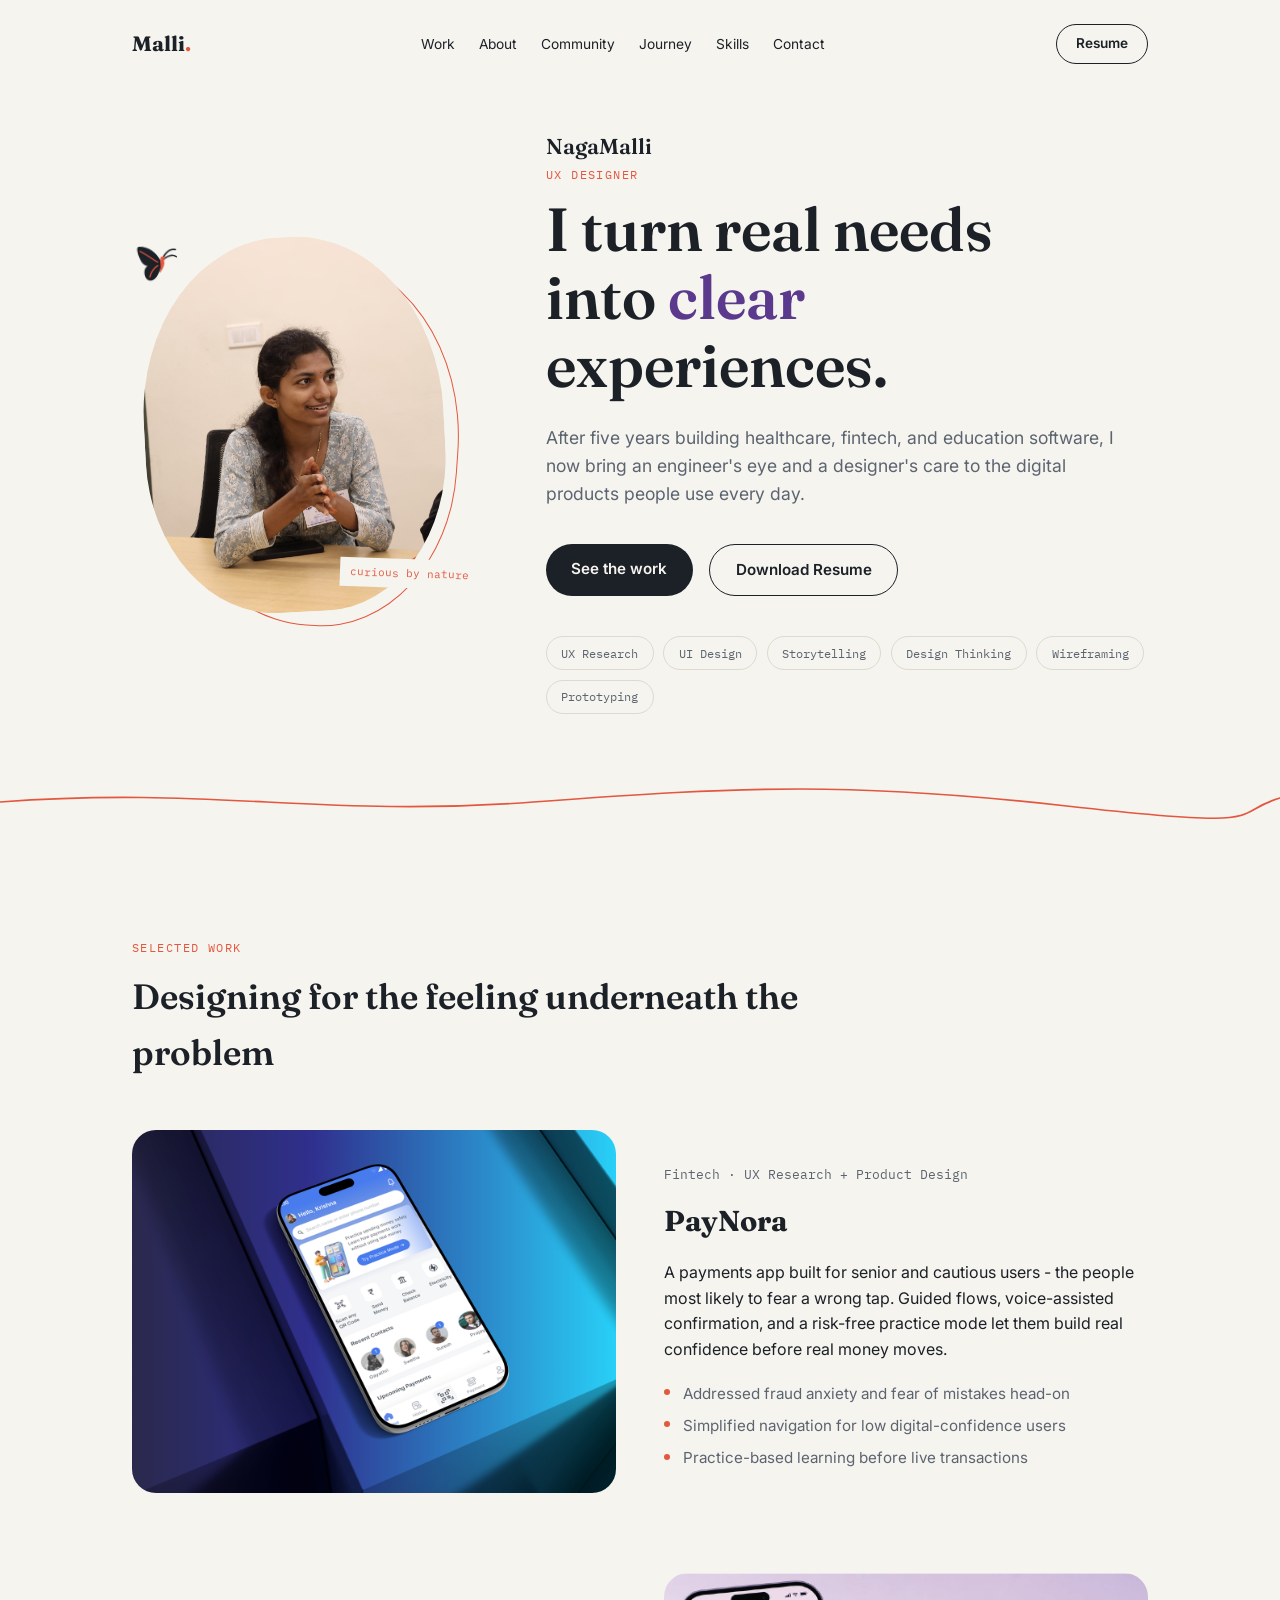
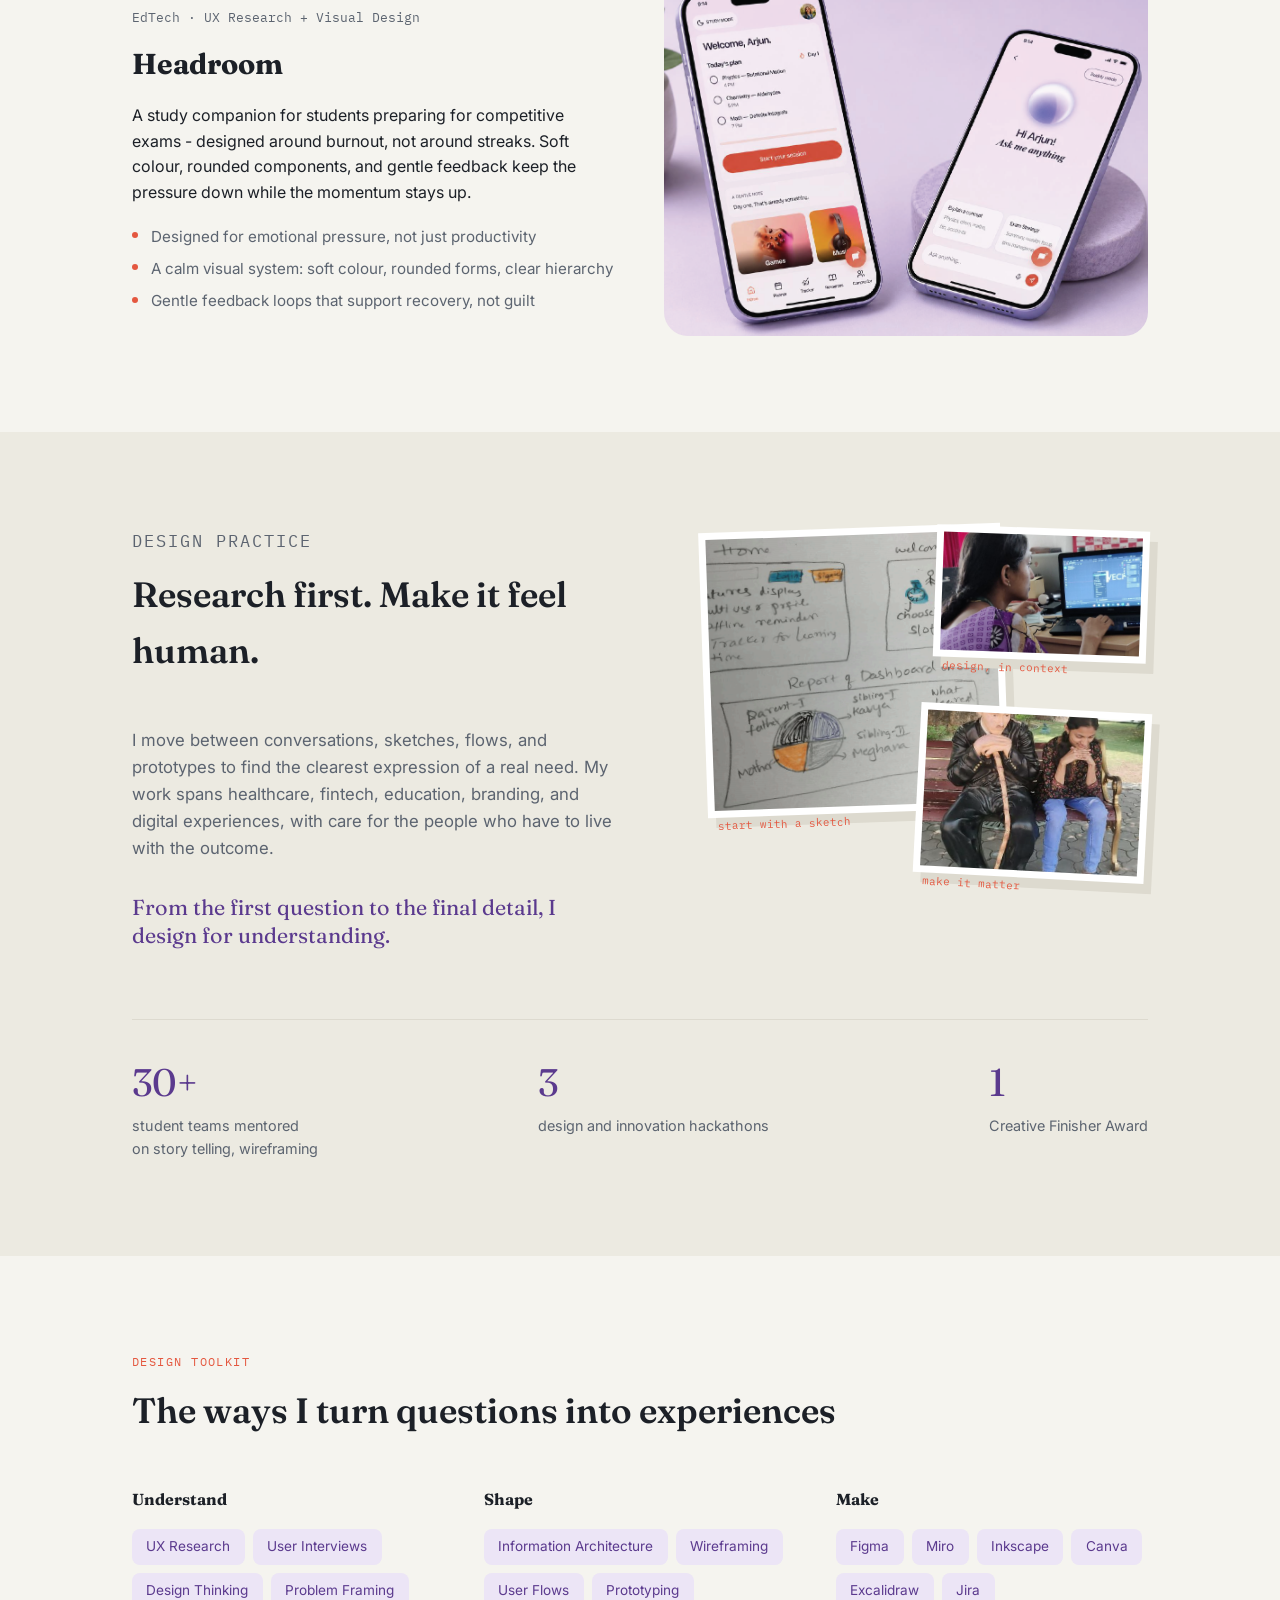
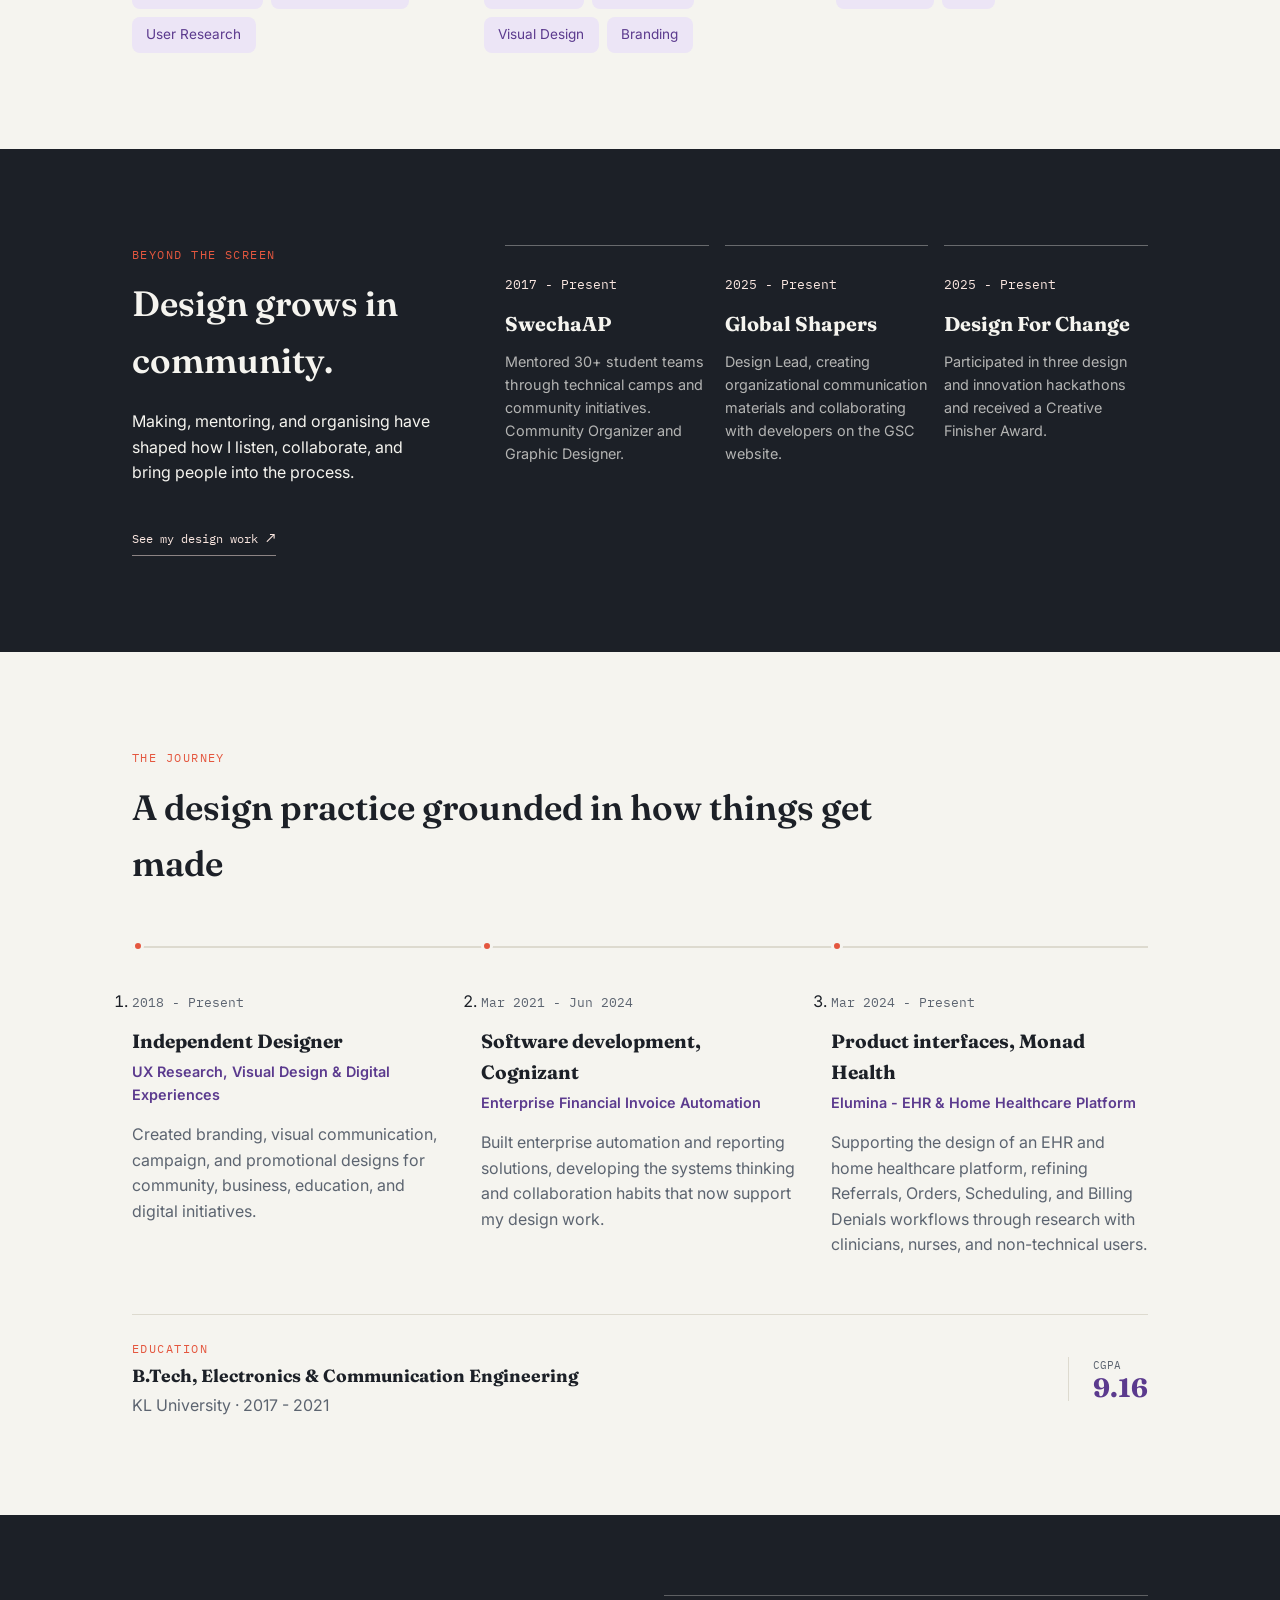
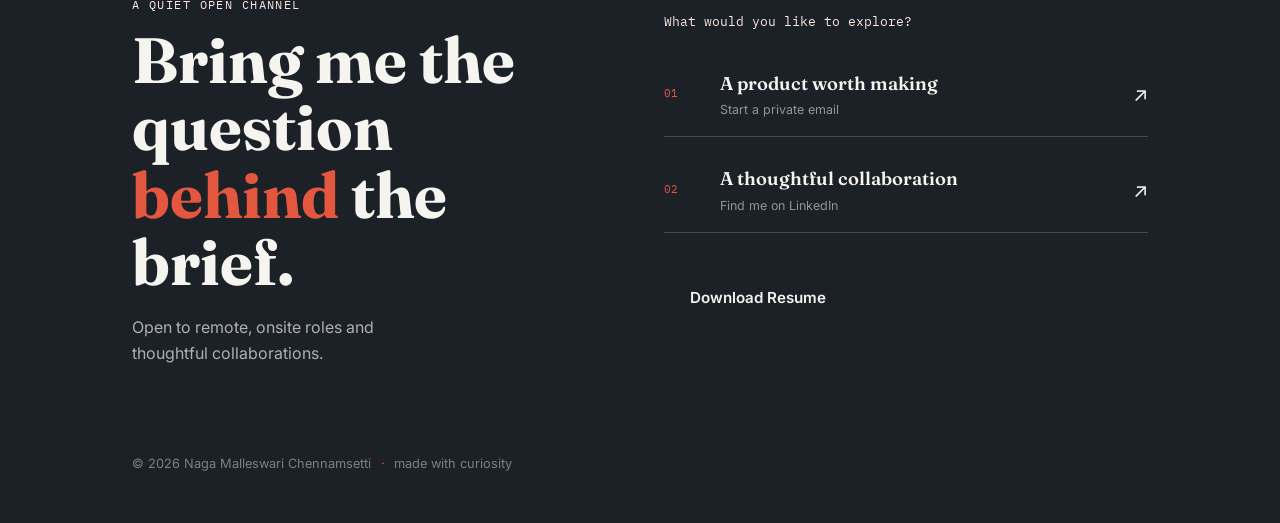
==== index.html @ 0642e29f "v0" ====
<!DOCTYPE html>
<html lang="en">
<head>
<meta charset="UTF-8">
<meta name="viewport" content="width=device-width, initial-scale=1.0">
<title>Malli - UX Designer</title>
<meta name="description" content="Portfolio of Naga Malli (Malli) Chennamsetti, UX Designer transitioning from software engineering.">

<!-- Fonts: Fraunces for headings (warm, characterful serif), Inter for body, IBM Plex Mono for labels/data -->
<link rel="preconnect" href="https://fonts.googleapis.com">
<link href="https://fonts.googleapis.com/css2?family=Fraunces:opsz,wght@9..144,400;9..144,600;9..144,700&family=Inter:wght@400;500;600&family=IBM+Plex+Mono:wght@500&display=swap" rel="stylesheet">

<link rel="stylesheet" href="style.css">
</head>
<body>

<!-- ============ NAV ============ -->
<header class="nav">
  <a href="#top" class="nav__logo">Malli<span>.</span></a>
  <nav class="nav__links">
    <a href="#work">Work</a>
    <a href="#about">About</a>
    <a href="#leadership">Community</a>
    <a href="#experience">Journey</a>
    <a href="#skills">Skills</a>
    <a href="#contact">Contact</a>
  </nav>
  <a href="assets/NagaMalli.pdf" class="btn btn--ghost nav__resume" download>Resume</a>
</header>

<main id="top">

  <!-- ============ HERO ============ -->
  <section class="hero">
    <div class="hero__portrait-wrap">
      <img class="hero__portrait" src="assets/myphoto.jpg" alt="Naga Malleswari smiling at a community event">
      <span class="hero__portrait-note">curious by nature</span>
      <div class="butterfly-flight" aria-hidden="true">
        <svg class="mini-butterfly" viewBox="0 0 64 58" role="presentation">
          <path class="mini-butterfly__antenna" d="M42 22C48 12 55 8 62 10M43 24C52 18 59 18 63 21" />
          <path class="mini-butterfly__upper-wing" d="M39 26C32 12 20 2 6 3C2 4 4 15 9 25C14 35 23 35 39 31Z" />
          <path class="mini-butterfly__lower-wing" d="M39 31C25 27 13 32 13 43C13 52 19 57 25 55C32 53 36 42 41 32Z" />
          <path class="mini-butterfly__wing-detail" d="M34 28C25 22 17 15 8 10M34 33C27 37 23 43 21 50" />
          <path class="mini-butterfly__body" d="M40 23C43 24 45 27 44 31C43 37 39 42 36 45C38 38 39 32 38 27Z" />
          <circle class="mini-butterfly__head" cx="42" cy="23" r="3.5" />
        </svg>
      </div>
    </div>
    <div class="hero__copy">
      <p class="hero__name">NagaMalli</p>
      <p class="eyebrow">UX Designer</p>
      <h1 class="hero__title">I turn real needs<br>into <em>clear</em> experiences.</h1>
      <p class="hero__sub">
        After five years building healthcare, fintech, and education software, I now
        bring an engineer's eye and a designer's care to the digital products people use every day.
      </p>
      <div class="hero__actions">
        <a href="#work" class="btn btn--primary">See the work</a>
        <a href="assets/NagaMalli.pdf" class="btn btn--ghost" download>Download Resume</a>
      </div>
      <ul class="hero__tags">
        <li>UX Research</li><li>UI Design</li><li>Storytelling</li>
        <li>Design Thinking</li><li>Wireframing</li><li>Prototyping</li>
      </ul>
    </div>
  </section>

  <!-- signature divider: a hand-drawn thread connecting "code" to "design" -->
  <svg class="thread" viewBox="0 0 1200 60" preserveAspectRatio="none" aria-hidden="true">
    <path d="M0,30 C 200,10 300,50 500,30 S 800,5 1000,35 S 1150,45 1200,25" />
  </svg>

  <!-- ============ FEATURED PROJECTS ============ -->
  <section id="work" class="section">
    <p class="eyebrow">Selected work</p>
    <h2 class="section__title">Designing for the feeling underneath the problem</h2>

    <div class="projects">

      <article class="project">
        <div class="project__visual project__visual--paynora">
          <img class="project__image" src="assets/Paynora.png" alt="PayNora payments app interface displayed on a smartphone" loading="lazy" decoding="async">
        </div>
        <div class="project__body">
          <p class="mono">Fintech · UX Research + Product Design</p>
          <h3>PayNora</h3>
          <p>
            A payments app built for senior and cautious users - the people
            most likely to fear a wrong tap. Guided flows, voice-assisted
            confirmation, and a risk-free practice mode let them build real
            confidence before real money moves.
          </p>
          <ul class="project__points">
            <li>Addressed fraud anxiety and fear of mistakes head-on</li>
            <li>Simplified navigation for low digital-confidence users</li>
            <li>Practice-based learning before live transactions</li>
          </ul>
        </div>
      </article>

      <article class="project project--reverse">
        <div class="project__visual project__visual--headroom">
          <img class="project__image" src="assets/headroom.png" alt="Headroom study companion app interface displayed on smartphones" loading="lazy" decoding="async">
        </div>
        <div class="project__body">
          <p class="mono">EdTech · UX Research + Visual Design</p>
          <h3>Headroom</h3>
          <p>
            A study companion for students preparing for competitive exams -
            designed around burnout, not around streaks. Soft colour, rounded
            components, and gentle feedback keep the pressure down while the
            momentum stays up.
          </p>
          <ul class="project__points">
            <li>Designed for emotional pressure, not just productivity</li>
            <li>A calm visual system: soft colour, rounded forms, clear hierarchy</li>
            <li>Gentle feedback loops that support recovery, not guilt</li>
          </ul>
        </div>
      </article>

    </div>
  </section>

  <!-- ============ ABOUT ============ -->
  <section id="about" class="section section--about">
    <div class="about">
      <div class="about__text">
        <p class="eyebrow">Design practice</p>
        <h2 class="section__title">Research first. Make it feel human.</h2>
        <p>
          I move between conversations, sketches, flows, and prototypes to find
          the clearest expression of a real need. My work spans healthcare,
          fintech, education, branding, and digital experiences, with care for
          the people who have to live with the outcome.
        </p>
        <p class="about__aside">From the first question to the final detail, I design for understanding.</p>
      </div>
      <div class="about__visual about__visual--collage" aria-label="A glimpse into Malli's design process">
        <figure class="about__tile about__tile--sketch">
          <img src="assets/paper_sketch.png" alt="Hand-drawn interface sketches on paper" loading="lazy" decoding="async">
          <figcaption>start with a sketch</figcaption>
        </figure>
        <figure class="about__tile about__tile--laptop">
          <img src="assets/imagelaptop.png" alt="Design work being created on a laptop" loading="lazy" decoding="async">
          <figcaption>design, in context</figcaption>
        </figure>
        <figure class="about__tile about__tile--people">
          <img src="assets/replica.jpg" alt="A creative moment shared with collaborators" loading="lazy" decoding="async">
          <figcaption>make it matter</figcaption>
        </figure>
      </div>
      <div class="about__facts">
        <div class="fact">
          <p class="fact__num">30+</p>
          <p class="fact__label">student teams mentored <br>on story telling, wireframing</p>
        </div>
        <div class="fact">
          <p class="fact__num">3</p>
          <p class="fact__label">design and innovation hackathons</p>
        </div>
        <div class="fact">
          <p class="fact__num">1</p>
          <p class="fact__label">Creative Finisher Award</p>
        </div>
      </div>
    </div>
  </section>

  <!-- ============ SKILLS & TOOLS ============ -->
  <section id="skills" class="section">
    <p class="eyebrow">Design toolkit</p>
    <h2 class="section__title">The ways I turn questions into experiences</h2>

    <div class="skills">
      <div class="skills__group">
        <h3>Understand</h3>
        <ul class="chips">
          <li>UX Research</li><li>User Interviews</li><li>Design Thinking</li>
          <li>Problem Framing</li><li>User Research</li>
        </ul>
      </div>
      <div class="skills__group">
        <h3>Shape</h3>
        <ul class="chips">
          <li>Information Architecture</li><li>Wireframing</li><li>User Flows</li>
          <li>Prototyping</li><li>Visual Design</li><li>Branding</li>
        </ul>
      </div>
      <div class="skills__group">
        <h3>Make</h3>
        <ul class="chips">
          <li>Figma</li><li>Miro</li><li>Inkscape</li><li>Canva</li>
          <li>Excalidraw</li><li>Jira</li>
        </ul>
      </div>
    </div>
  </section>

  <!-- ============ LEADERSHIP & COMMUNITY ============ -->
  <section id="leadership" class="section section--leadership">
    <div class="leadership__intro">
      <p class="eyebrow">Beyond the screen</p>
      <h2 class="section__title">Design grows in community.</h2>
      <p>Making, mentoring, and organising have shaped how I listen, collaborate, and bring people into the process.</p>
      <a class="leadership__link" href="https://nagamalli.crevado.com/for-clients" target="_blank" rel="noopener">See my design work <span aria-hidden="true">↗</span></a>
    </div>
    <div class="leadership__list">
      <article class="leadership__item">
        <p class="mono">2017 - Present</p>
        <h3>SwechaAP</h3>
        <p>Mentored 30+ student teams through technical camps and community initiatives. Community Organizer and Graphic Designer.</p>
      </article>
      <article class="leadership__item">
        <p class="mono">2025 - Present</p>
        <h3>Global Shapers</h3>
        <p>Design Lead, creating organizational communication materials and collaborating with developers on the GSC website.</p>
      </article>
      <article class="leadership__item">
        <p class="mono">2025 - Present</p>
        <h3>Design For Change</h3>
        <p>Participated in three design and innovation hackathons and received a Creative Finisher Award.</p>
      </article>
    </div>
  </section>

  <!-- ============ EXPERIENCE ============ -->
  <section id="experience" class="section">
    <p class="eyebrow">The journey</p>
    <h2 class="section__title">A design practice grounded in how things get made</h2>

    <ol class="timeline">
      <li class="timeline__item">
        <div class="timeline__dot"></div>
        <div class="timeline__content">
          <p class="mono">2018 - Present</p>
          <h3>Independent Designer</h3>
          <p class="timeline__role">UX Research, Visual Design &amp; Digital Experiences</p>
          <p>
            Created branding, visual communication, campaign, and promotional
            designs for community, business, education, and digital initiatives.
          </p>
        </div>
      </li>
      <li class="timeline__item">
        <div class="timeline__dot"></div>
        <div class="timeline__content">
          <p class="mono">Mar 2021 - Jun 2024</p>
          <h3>Software development, Cognizant</h3>
          <p class="timeline__role">Enterprise Financial Invoice Automation</p>
          <p>
            Built enterprise automation and reporting solutions, developing the
            systems thinking and collaboration habits that now support my design work.
          </p>
        </div>
      </li>
      <li class="timeline__item">
        <div class="timeline__dot"></div>
        <div class="timeline__content">
          <p class="mono">Mar 2024 - Present</p>
          <h3>Product interfaces, Monad Health</h3>
          <p class="timeline__role">Elumina - EHR &amp; Home Healthcare Platform</p>
          <p>
            Supporting the design of an EHR and home healthcare platform,
            refining Referrals, Orders, Scheduling, and Billing Denials workflows
            through research with clinicians, nurses, and non-technical users.
          </p>
        </div>
      </li>
    </ol>

    <div class="education">
      <div class="education__details">
        <p class="eyebrow">Education</p>
        <h3>B.Tech, Electronics &amp; Communication Engineering</h3>
        <p>KL University · 2017 - 2021</p>
      </div>
      <div class="education__score">
        <span>CGPA</span>
        <strong>9.16</strong>
      </div>
    </div>
  </section>

  <!-- ============ CONTACT ============ -->
  <footer id="contact" class="footer">
    <div class="footer__heading">
      <p class="eyebrow">A quiet open channel</p>
      <h2 class="footer__title">Bring me the question<br><em>behind</em> the brief.</h2>
      <p class="footer__sub">Open to remote, onsite roles and thoughtful collaborations.</p>
    </div>
    <div class="footer__conversation">
      <p class="mono">What would you like to explore?</p>
      <div class="footer__links">
        <button class="footer__link footer__link--email" type="button" data-contact="Y2gubmFnYW1hbGxpMTQ4QGdtYWlsLmNvbQ==" aria-expanded="false">
          <span class="footer__link-mark" aria-hidden="true">01</span>
          <span><strong>A product worth making</strong><small>Start a private email</small></span>
          <span class="footer__arrow" aria-hidden="true">↗</span>
        </button>
        <a class="footer__link" href="https://www.linkedin.com/in/nagamalleswarichennamsetti/" target="_blank" rel="noopener">
          <span class="footer__link-mark" aria-hidden="true">02</span>
          <span><strong>A thoughtful collaboration</strong><small>Find me on LinkedIn</small></span>
          <span class="footer__arrow" aria-hidden="true">↗</span>
        </a>
      </div>
      <div class="footer__actions">
        <a href="assets/NagaMalli.pdf" class="btn btn--primary footer__resume" download>Download Resume</a>
      </div>
    </div>
    <p class="footer__note">© 2026 Naga Malleswari Chennamsetti <span aria-hidden="true">·</span> made with curiosity</p>
  </footer>

</main>
<a class="back-to-top" href="#top" aria-label="Back to top" title="Back to top">↑</a>
<script>
  const backToTop = document.querySelector('.back-to-top');
  const updateBackToTop = () => {
    backToTop.classList.toggle('is-visible', window.scrollY > 500);
  };

  window.addEventListener('scroll', updateBackToTop, { passive: true });
  updateBackToTop();

  const emailLink = document.querySelector('.footer__link--email');
  emailLink.addEventListener('click', () => {
    const address = atob(emailLink.dataset.contact);
    if (emailLink.getAttribute('aria-expanded') === 'false') {
      emailLink.setAttribute('aria-expanded', 'true');
      emailLink.querySelector('strong').textContent = address;
      emailLink.querySelector('small').textContent = 'Email address revealed';
      emailLink.classList.add('is-revealed');
    }
  });
</script>
</body>
</html>
---- style.css ----
/* ==========================================================
   TOKENS — change these to re-theme the whole site
   ========================================================== */
:root {
  --bg:        #F5F4EF;   /* warm paper background */
  --bg-alt:    #ECEAE1;   /* slightly deeper panel background */
  --ink:       #1C2027;   /* near-black text */
  --muted:     #5C6470;   /* secondary text */
  --violet:    #5B3A8E;   /* primary accent — from Headroom's calm palette */
  --violet-soft: #ECE5F6;
  --coral:     #E4573F;   /* secondary accent — from PayNora's warmth */
  --coral-soft: #FBE7E1;
  --line:      #DDDACF;   /* hairline borders */
  --white:     #FFFFFF;

  --font-display: 'Fraunces', Georgia, serif;
  --font-body:    'Inter', -apple-system, sans-serif;
  --font-mono:    'IBM Plex Mono', ui-monospace, monospace;

  --max: 1080px;
}

* { box-sizing: border-box; }
html { scroll-behavior: smooth; }

@media (prefers-reduced-motion: reduce) {
  html { scroll-behavior: auto; }
  * { animation: none !important; transition: none !important; }
}

body {
  margin: 0;
  background: var(--bg);
  color: var(--ink);
  font-family: var(--font-body);
  font-size: 16px;
  line-height: 1.6;
  -webkit-font-smoothing: antialiased;
}

.butterfly-flight { position: absolute; inset: 0; overflow: hidden; pointer-events: none; }
.hero { position: relative; overflow: hidden; }
.hero__portrait-wrap { position: relative; }
.mini-butterfly {
  position: absolute;
  top: 0;
  left: 0;
  width: 42px;
  height: 38px;
  will-change: transform;
  animation: mini-hero-flight 12s linear infinite;
}
.mini-butterfly path,
.mini-butterfly circle { vector-effect: non-scaling-stroke; }
.mini-butterfly__upper-wing,
.mini-butterfly__lower-wing { fill: var(--ink); animation: mini-flap 0.7s ease-in-out infinite alternate; transform-origin: 39px 30px; }
.mini-butterfly__lower-wing { animation-delay: 0.08s; }
.mini-butterfly__body,
.mini-butterfly__head { fill: var(--coral); }
.mini-butterfly__antenna { fill: none; stroke: var(--ink); stroke-width: 1.5; stroke-linecap: round; }
.mini-butterfly__wing-detail { fill: none; stroke: var(--coral); stroke-width: 1.25; stroke-linecap: round; opacity: 0.9; }
@keyframes mini-flap { to { transform: rotate(-5deg) scaleY(0.88); } }
@keyframes mini-hero-flight {
  0% { left: -8%; top: 72%; transform: rotate(-18deg) scale(0.85); }
  18% { left: 18%; top: 28%; transform: rotate(20deg) scale(1); }
  38% { left: 46%; top: 8%; transform: rotate(-8deg) scale(0.92); }
  58% { left: 68%; top: 42%; transform: rotate(22deg) scale(1.04); }
  78% { left: 42%; top: 70%; transform: rotate(-20deg) scale(0.9); }
  100% { left: 108%; top: 24%; transform: rotate(18deg) scale(0.86); }
}
@media (prefers-reduced-motion: reduce) {
  .butterfly-flight { display: none; }
}

a { color: inherit; text-decoration: none; }
ul { list-style: none; margin: 0; padding: 0; }
h1, h2, h3 { font-family: var(--font-display); margin: 0; }

.eyebrow {
  font-family: var(--font-mono);
  font-size: 0.75rem;
  letter-spacing: 0.12em;
  text-transform: uppercase;
  color: var(--coral);
  margin: 0 0 0.75rem;
}
.mono { font-family: var(--font-mono); font-size: 0.8rem; color: var(--muted); }

.section { max-width: var(--max); margin: 0 auto; padding: 6rem 2rem; }
.section__title {
  font-size: clamp(1.6rem, 3vw, 2.2rem);
  font-weight: 600;
  max-width: 32ch;
  margin-bottom: 3rem;
}

/* buttons */
.btn {
  display: inline-block;
  padding: 0.8rem 1.6rem;
  border-radius: 999px;
  font-weight: 600;
  font-size: 0.95rem;
  transition: transform 0.15s ease, background 0.15s ease;
}
.btn:hover { transform: translateY(-2px); }
.btn:focus-visible { outline: 2px solid var(--violet); outline-offset: 3px; }
.btn--primary { background: var(--ink); color: var(--bg); }
.btn--primary:hover { background: var(--violet); }
.btn--ghost { border: 1.5px solid var(--ink); }
.btn--ghost:hover { background: var(--ink); color: var(--bg); }

/* ==========================================================
   NAV
   ========================================================== */
.nav {
  display: flex;
  align-items: center;
  justify-content: space-between;
  max-width: var(--max);
  margin: 0 auto;
  padding: 1.5rem 2rem;
  position: relative;
  z-index: 5;
}
.nav__logo {
  font-family: var(--font-display);
  font-size: 1.3rem;
  font-weight: 700;
}
.nav__logo span { color: var(--coral); }
.nav__links { display: flex; gap: 1.5rem; font-size: 0.86rem; align-items: center; }
.nav__links a:hover { color: var(--violet); }
.nav__resume { padding: 0.5rem 1.2rem; font-size: 0.85rem; }

@media (max-width: 720px) {
  .nav__links { display: none; }
}

/* ==========================================================
   HERO
   ========================================================== */
.hero {
  max-width: var(--max);
  margin: 0 auto;
  padding: 3rem 2rem 5rem;
  display: grid;
  grid-template-columns: minmax(210px, 0.7fr) minmax(0, 1.3fr);
  gap: clamp(2.5rem, 7vw, 6rem);
  align-items: center;
  min-height: 560px;
}
.hero__portrait-wrap { width: min(100%, 300px); justify-self: center; transform: rotate(-3deg); }
.hero__portrait-wrap::before { content: ""; position: absolute; inset: 18px -14px -14px 14px; border: 1px solid var(--coral); border-radius: 48% 52% 45% 55%; transform: rotate(7deg); }
.hero__portrait { position: relative; display: block; width: 100%; aspect-ratio: 4 / 5; object-fit: cover; object-position: 56% 58%; border-radius: 48% 48% 42% 42%; filter: saturate(0.86); }
.hero__portrait-note { position: absolute; right: -28px; bottom: 18px; padding: 0.35rem 0.65rem; background: var(--bg); color: var(--coral); font-family: var(--font-mono); font-size: 0.68rem; transform: rotate(5deg); }
.hero__copy { position: relative; z-index: 1; }
.hero__name { margin: 0 0 0.45rem; color: var(--ink); font-family: var(--font-display); font-size: 1.35rem; font-weight: 600; line-height: 1; }
.hero__title {
  font-size: clamp(2.2rem, 6vw, 3.8rem);
  font-weight: 600;
  line-height: 1.12;
  max-width: 16ch;
}
.hero__title em { color: var(--violet); font-style: normal; }
.hero__sub {
  max-width: 52ch;
  font-size: 1.1rem;
  color: var(--muted);
  margin: 1.5rem 0 2.25rem;
}
.hero__actions { display: flex; gap: 1rem; flex-wrap: wrap; margin-bottom: 2.5rem; }
.hero__tags {
  display: flex;
  gap: 0.6rem;
  flex-wrap: wrap;
  font-family: var(--font-mono);
  font-size: 0.75rem;
}
.hero__tags li {
  border: 1px solid var(--line);
  border-radius: 999px;
  padding: 0.4rem 0.9rem;
  color: var(--muted);
}
@media (max-width: 720px) {
  .hero { grid-template-columns: 1fr; gap: 2.5rem; min-height: auto; padding-top: 2rem; }
  .hero__portrait-wrap { width: min(56vw, 220px); justify-self: start; margin-left: 1rem; }
  .hero__portrait-note { right: -34px; }
}

/* signature thread divider */
.thread {
  display: block;
  width: 100%;
  height: 48px;
  margin: -1rem 0 1rem;
}
.thread path {
  fill: none;
  stroke: var(--coral);
  stroke-width: 2;
  stroke-linecap: round;
  stroke-dasharray: 1400;
  stroke-dashoffset: 1400;
  animation: draw 1.6s ease forwards 0.3s;
}
@keyframes draw { to { stroke-dashoffset: 0; } }

/* ==========================================================
   PROJECTS
   ========================================================== */
.projects { display: flex; flex-direction: column; gap: 5rem; }
.project {
  display: grid;
  grid-template-columns: 1fr 1fr;
  gap: 3rem;
  align-items: center;
}
.project--reverse .project__visual { order: 2; }
.project--reverse .project__body { order: 1; }

.project__visual {
  border-radius: 24px;
  overflow: hidden;
  display: flex;
  justify-content: center;
}
.project__image {
  display: block;
  width: 100%;
  aspect-ratio: 4 / 3;
  object-fit: cover;
}
.project__visual--paynora { background: linear-gradient(160deg, #2B2470, #4C63C7 60%, #7FA8F0); }
.project__visual--headroom { background: linear-gradient(160deg, #D9CFEC, #EFE6F6 70%); }

.phone {
  width: 200px;
  border-radius: 28px;
  background: var(--white);
  padding: 0.6rem;
  box-shadow: 0 25px 50px rgba(0,0,0,0.25);
}
.phone__notch { width: 60px; height: 8px; border-radius: 6px; background: var(--bg-alt); margin: 0 auto 0.6rem; }
.phone__screen {
  background: var(--violet-soft);
  border-radius: 18px;
  padding: 1.2rem 0.9rem;
  min-height: 220px;
}
.phone__screen--soft { background: var(--coral-soft); }
.phone__chip {
  display: block;
  background: var(--violet);
  color: var(--white);
  font-size: 0.68rem;
  font-family: var(--font-mono);
  padding: 0.5rem 0.7rem;
  border-radius: 10px;
  margin-bottom: 1rem;
}
.phone__chip--soft { background: var(--coral); }
.phone__row { height: 10px; border-radius: 6px; background: rgba(91,58,142,0.18); margin-bottom: 0.6rem; }
.phone__row--short { width: 60%; }
.phone__row--soft { background: rgba(228,87,63,0.2); }

.project__body h3 { font-size: 1.8rem; margin: 0.4rem 0 1rem; }
.project__points { margin-top: 1.2rem; display: flex; flex-direction: column; gap: 0.5rem; }
.project__points li {
  padding-left: 1.2rem;
  position: relative;
  color: var(--muted);
  font-size: 0.95rem;
}
.project__points li::before {
  content: "";
  position: absolute;
  left: 0; top: 0.5em;
  width: 6px; height: 6px;
  border-radius: 50%;
  background: var(--coral);
}

@media (max-width: 800px) {
  .project, .project--reverse { grid-template-columns: 1fr; }
  .project--reverse .project__visual,
  .project--reverse .project__body { order: initial; }
}

/* ==========================================================
   ABOUT
   ========================================================== */
.section--about { background: var(--bg-alt); border-radius: 0; max-width: none; padding-left: max(2rem, calc((100% - var(--max)) / 2 + 2rem)); padding-right: max(2rem, calc((100% - var(--max)) / 2 + 2rem)); }
.about { display: grid; grid-template-columns: 1.05fr 0.95fr; gap: 3rem 5rem; align-items: start; max-width: var(--max); margin: 0 auto; }
.about__text p { color: var(--muted); font-size: 1.05rem; max-width: 55ch; }
.about__aside { color: var(--violet) !important; font-family: var(--font-display); font-size: 1.35rem !important; line-height: 1.3; margin-top: 2rem; }
.about__visual { position: relative; }
.about__visual--collage { min-height: 350px; }
.about__tile { position: absolute; margin: 0; background: var(--white); padding: 0.45rem; box-shadow: 8px 10px 0 var(--line); }
.about__tile img { display: block; width: 100%; height: 100%; object-fit: cover; filter: saturate(0.78); }
.about__tile figcaption { padding: 0.45rem 0.15rem 0.1rem; color: var(--coral); font-family: var(--font-mono); font-size: 0.68rem; }
.about__tile--sketch { top: 0; left: 0; width: 68%; height: 285px; transform: rotate(-2deg); z-index: 1; }
.about__tile--laptop { top: 0; right: 0; width: 48%; height: 132px; transform: rotate(2deg); z-index: 2; }
.about__tile--people { right: 0; bottom: 0; width: 52%; height: 170px; transform: rotate(3deg); z-index: 2; }
.about__facts { grid-column: 1 / -1; display: flex; flex-direction: row; justify-content: space-between; gap: 1.5rem; border-top: 1px solid var(--line); padding-top: 2rem; }
.fact__num { font-family: var(--font-display); font-size: 2.4rem; color: var(--violet); margin: 0; }
.fact__label { margin: 0; color: var(--muted); font-size: 0.9rem; }

@media (max-width: 800px) {
  .about { grid-template-columns: 1fr; }
  .about__visual { max-width: 480px; }
  .about__visual--collage { min-height: 320px; }
  .about__facts { grid-column: auto; }
}

/* ==========================================================
   LEADERSHIP & COMMUNITY
   ========================================================== */
.section--leadership { display: grid; grid-template-columns: minmax(220px, 0.65fr) 1.35fr; gap: 4rem; background: var(--ink); color: var(--bg); max-width: none; padding-left: max(2rem, calc((100% - var(--max)) / 2 + 2rem)); padding-right: max(2rem, calc((100% - var(--max)) / 2 + 2rem)); }
.section--leadership .section__title { color: var(--bg); margin-bottom: 1.25rem; }
.leadership__intro > p:last-child { color: rgba(245,244,239,0.7); max-width: 32ch; }
.leadership__link { display: inline-flex; gap: 0.5rem; align-items: center; margin-top: 1.5rem; color: var(--coral-soft); font-family: var(--font-mono); font-size: 0.75rem; border-bottom: 1px solid rgba(251,231,225,0.5); padding-bottom: 0.25rem; }
.leadership__link:hover { color: var(--white); border-color: var(--white); }
.leadership__link span { font-size: 1rem; }
.leadership__list { display: grid; grid-template-columns: repeat(3, 1fr); gap: 1rem; align-items: start; }
.leadership__item { border-top: 1px solid rgba(245,244,239,0.35); padding-top: 1rem; }
.leadership__item .mono { color: var(--coral-soft); }
.leadership__item h3 { color: var(--bg); font-size: 1.25rem; margin: 0.8rem 0 0.6rem; }
.leadership__item > p:last-child { color: rgba(245,244,239,0.7); font-size: 0.9rem; margin: 0; }
@media (max-width: 800px) {
  .section--leadership { grid-template-columns: 1fr; gap: 2.5rem; }
  .leadership__list { grid-template-columns: 1fr; gap: 2rem; }
}

/* ==========================================================
   SKILLS
   ========================================================== */
.skills { display: grid; grid-template-columns: repeat(3, 1fr); gap: 2.5rem; }
.skills__group h3 { font-size: 1rem; margin-bottom: 1rem; }
.chips { display: flex; flex-wrap: wrap; gap: 0.5rem; }
.chips li {
  font-size: 0.85rem;
  padding: 0.45rem 0.9rem;
  border-radius: 8px;
  background: var(--violet-soft);
  color: var(--violet);
}
.chips--accent li { background: var(--coral-soft); color: var(--coral); }

@media (max-width: 640px) {
  .skills { grid-template-columns: 1fr; }
  .about__facts { flex-direction: column; }
}

/* ==========================================================
   EXPERIENCE TIMELINE
   ========================================================== */
.timeline { position: relative; display: grid; grid-template-columns: repeat(3, minmax(0, 1fr)); gap: 2rem; padding: 2.25rem 0 0; }
.timeline::before { content: ""; position: absolute; top: 0.35rem; left: 0; right: 0; height: 2px; background: var(--line); }
.timeline__item { position: relative; padding: 0; }
.timeline__item:last-child { padding-bottom: 0; }
.timeline__dot {
  position: absolute;
  left: 0;
  top: -2.25rem;
  width: 12px; height: 12px;
  border-radius: 50%;
  background: var(--coral);
  border: 3px solid var(--bg);
}
.timeline__content h3 { font-size: 1.2rem; margin: 0.3rem 0 0.2rem; }
.timeline__role { color: var(--violet); font-size: 0.9rem; font-weight: 600; margin: 0 0 0.6rem; }
.timeline__content p:not(.mono):not(.timeline__role) { color: var(--muted); max-width: 60ch; }
@media (max-width: 800px) {
  .timeline { display: block; padding: 0 0 0 2rem; border-left: 2px solid var(--line); }
  .timeline::before { display: none; }
  .timeline__item { padding: 0 0 2.75rem 1.5rem; }
  .timeline__dot { left: -2.4rem; top: 0.3rem; }
}

.education {
  margin-top: 2.5rem;
  padding-top: 1.5rem;
  border-top: 1px solid var(--line);
  display: grid;
  grid-template-columns: 1fr auto;
  gap: 2rem;
  align-items: center;
}
.education__details .eyebrow { margin: 0 0 0.25rem; }
.education h3 { font-size: 1.1rem; margin: 0 0 0.2rem; }
.education__details p:last-child { color: var(--muted); margin: 0; }
.education__score { border-left: 1px solid var(--line); padding-left: 1.5rem; display: flex; flex-direction: column; }
.education__score span { color: var(--muted); font-family: var(--font-mono); font-size: 0.7rem; text-transform: uppercase; }
.education__score strong { color: var(--violet); font-family: var(--font-display); font-size: 1.65rem; line-height: 1; }
@media (max-width: 640px) {
  .education { gap: 1rem; }
  .education__score { padding-left: 1rem; }
}

/* ==========================================================
   FOOTER
   ========================================================== */
.footer {
  max-width: none;
  margin: 0;
  padding: 5rem max(2rem, calc((100% - var(--max)) / 2 + 2rem)) 3rem;
  display: grid;
  grid-template-columns: 1fr 1.15fr;
  gap: 4rem 7rem;
  background: var(--ink);
  color: var(--bg);
}
.footer__heading { align-self: start; }
.footer .eyebrow { color: var(--coral-soft); }
.footer__title { font-size: clamp(2.2rem, 5vw, 4.2rem); line-height: 1.05; margin-bottom: 1.25rem; }
.footer__title em { color: var(--coral); font-style: normal; }
.footer__sub { color: rgba(245,244,239,0.68); max-width: 28ch; margin: 0; }
.footer__conversation { border-top: 1px solid rgba(245,244,239,0.3); padding-top: 1rem; }
.footer__conversation > .mono { color: var(--coral-soft); margin: 0 0 1.25rem; }
.footer__links {
  display: grid;
  gap: 0.7rem;
  margin-bottom: 1.25rem;
}
.footer__link {
  display: grid;
  grid-template-columns: 2.5rem 1fr auto;
  align-items: center;
  gap: 1rem;
  width: 100%;
  padding: 1rem 0;
  border: 0;
  border-bottom: 1px solid rgba(245,244,239,0.2);
  background: transparent;
  color: var(--bg);
  text-align: left;
  font: inherit;
  cursor: pointer;
  transition: color 0.2s ease, padding 0.2s ease;
}
.footer__link:hover { color: var(--coral-soft); padding-left: 0.5rem; }
.footer__link-mark { color: var(--coral); font-family: var(--font-mono); font-size: 0.7rem; }
.footer__link strong, .footer__link small { display: block; }
.footer__link strong { font-family: var(--font-display); font-size: 1.15rem; font-weight: 600; }
.footer__link small { color: rgba(245,244,239,0.55); font-size: 0.78rem; margin-top: 0.15rem; }
.footer__arrow { font-size: 1.25rem; }
.footer__link.is-revealed .footer__arrow { color: var(--coral); }
.footer__actions { display: flex; align-items: center; justify-content: flex-start; padding-top: 1.25rem; }
.footer__resume { margin: 0; }
.footer__note { grid-column: 1 / -1; margin: 1.5rem 0 0; color: rgba(245,244,239,0.45); font-size: 0.8rem; }
.footer__note span { color: var(--coral); padding: 0 0.35rem; }
@media (max-width: 800px) {
  .footer { grid-template-columns: 1fr; gap: 3rem; padding-top: 5rem; }
  .footer__actions { grid-column: auto; padding-top: 0.75rem; }
  .footer__note { grid-column: auto; }
}

.back-to-top {
  position: fixed;
  right: 1.5rem;
  bottom: 1.5rem;
  z-index: 20;
  display: grid;
  place-items: center;
  width: 42px;
  height: 42px;
  border: 1px solid var(--ink);
  border-radius: 50%;
  background: var(--bg);
  color: var(--ink);
  font-size: 1.2rem;
  opacity: 0;
  visibility: hidden;
  transform: translateY(8px);
  transition: opacity 0.2s ease, transform 0.2s ease, visibility 0.2s ease;
}
.back-to-top.is-visible { opacity: 1; visibility: visible; transform: translateY(0); }
.back-to-top:hover { background: var(--ink); color: var(--bg); }
.back-to-top:focus-visible { outline: 2px solid var(--violet); outline-offset: 3px; }
@media (max-width: 640px) {
  .back-to-top { right: 1rem; bottom: 1rem; }
}
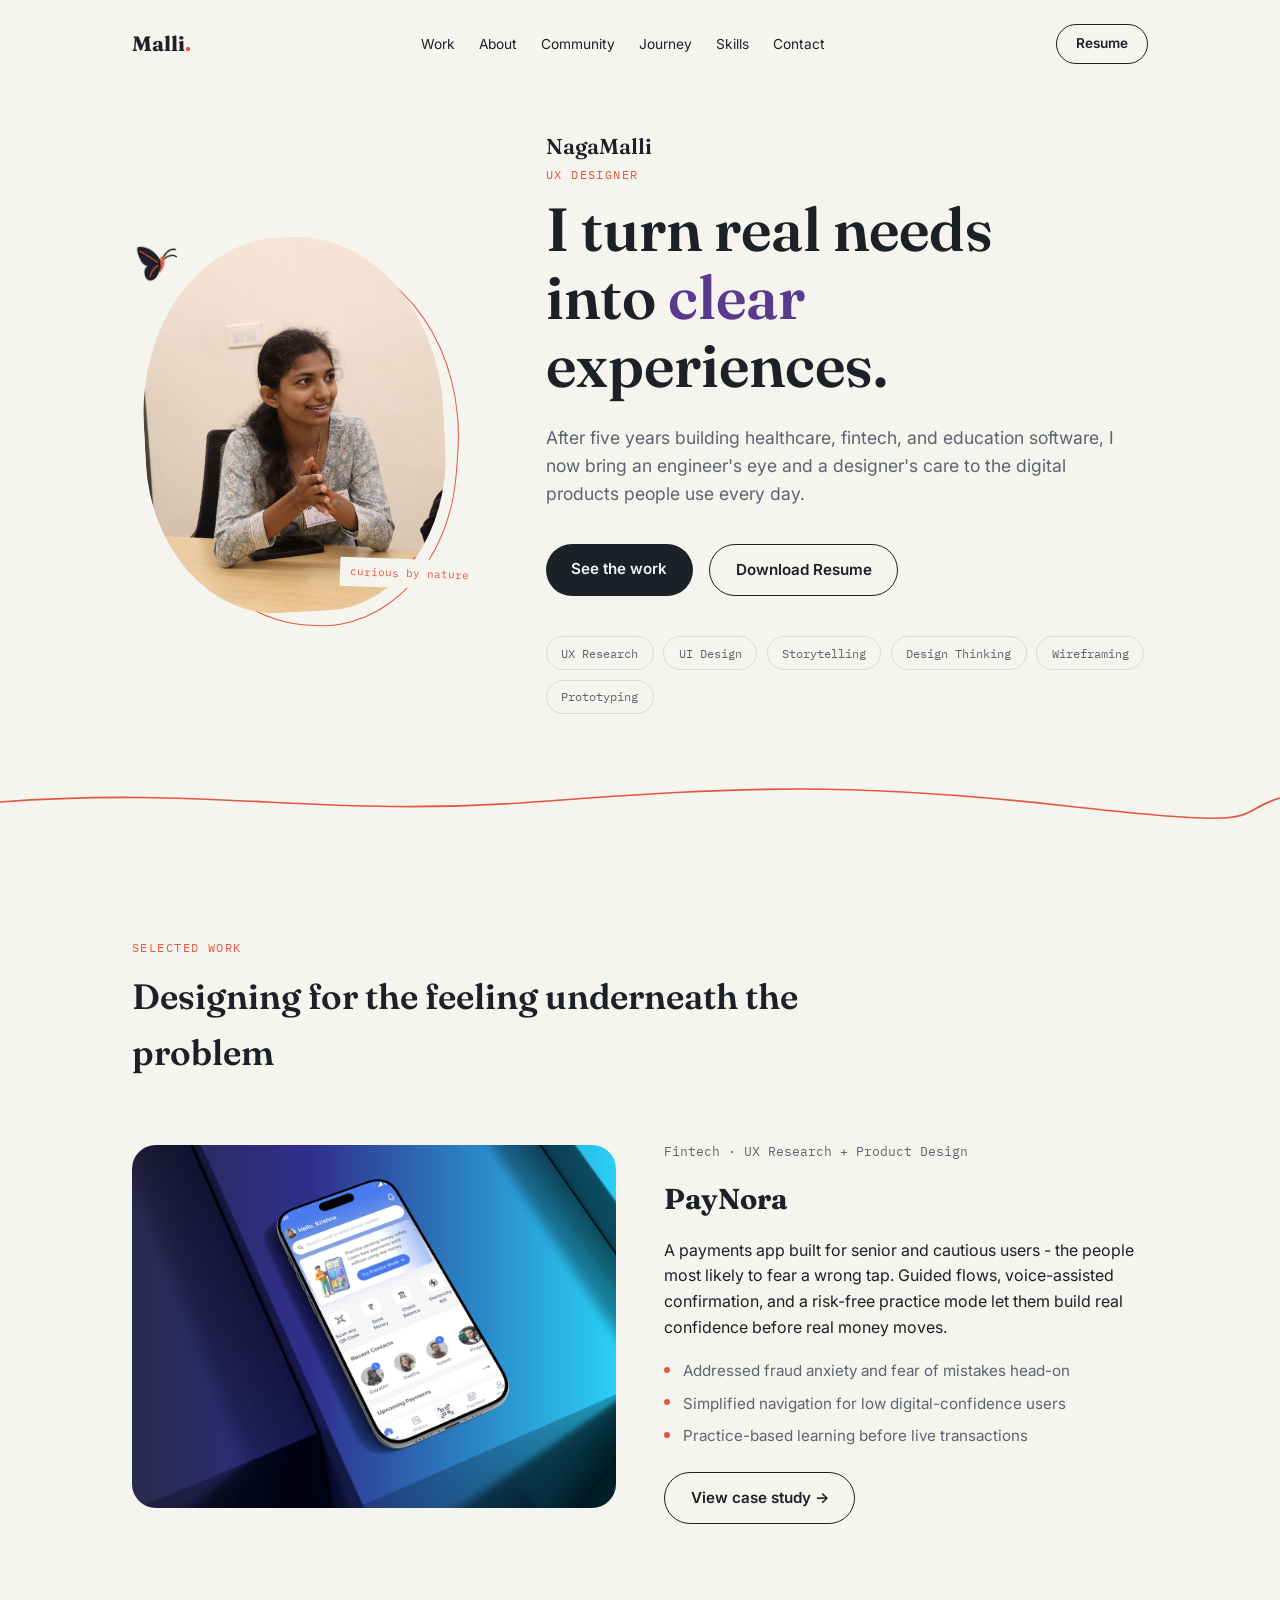
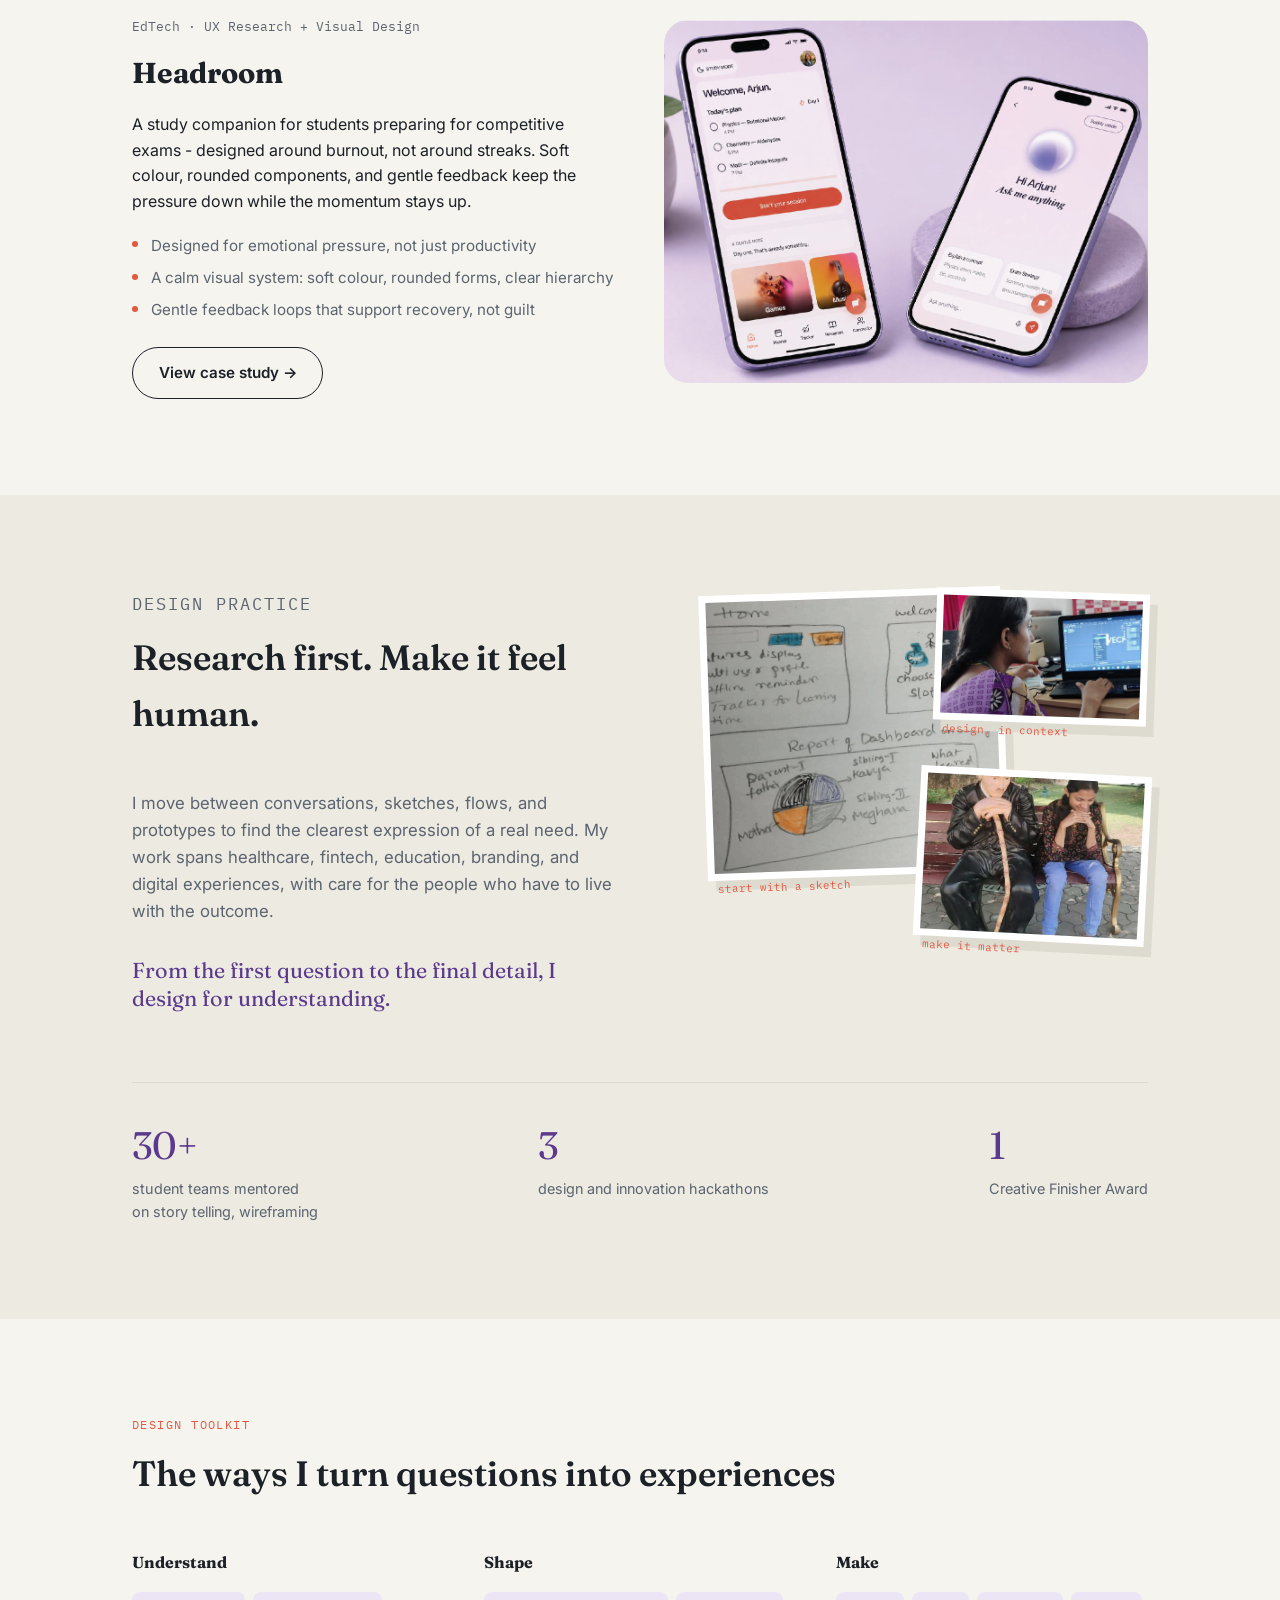
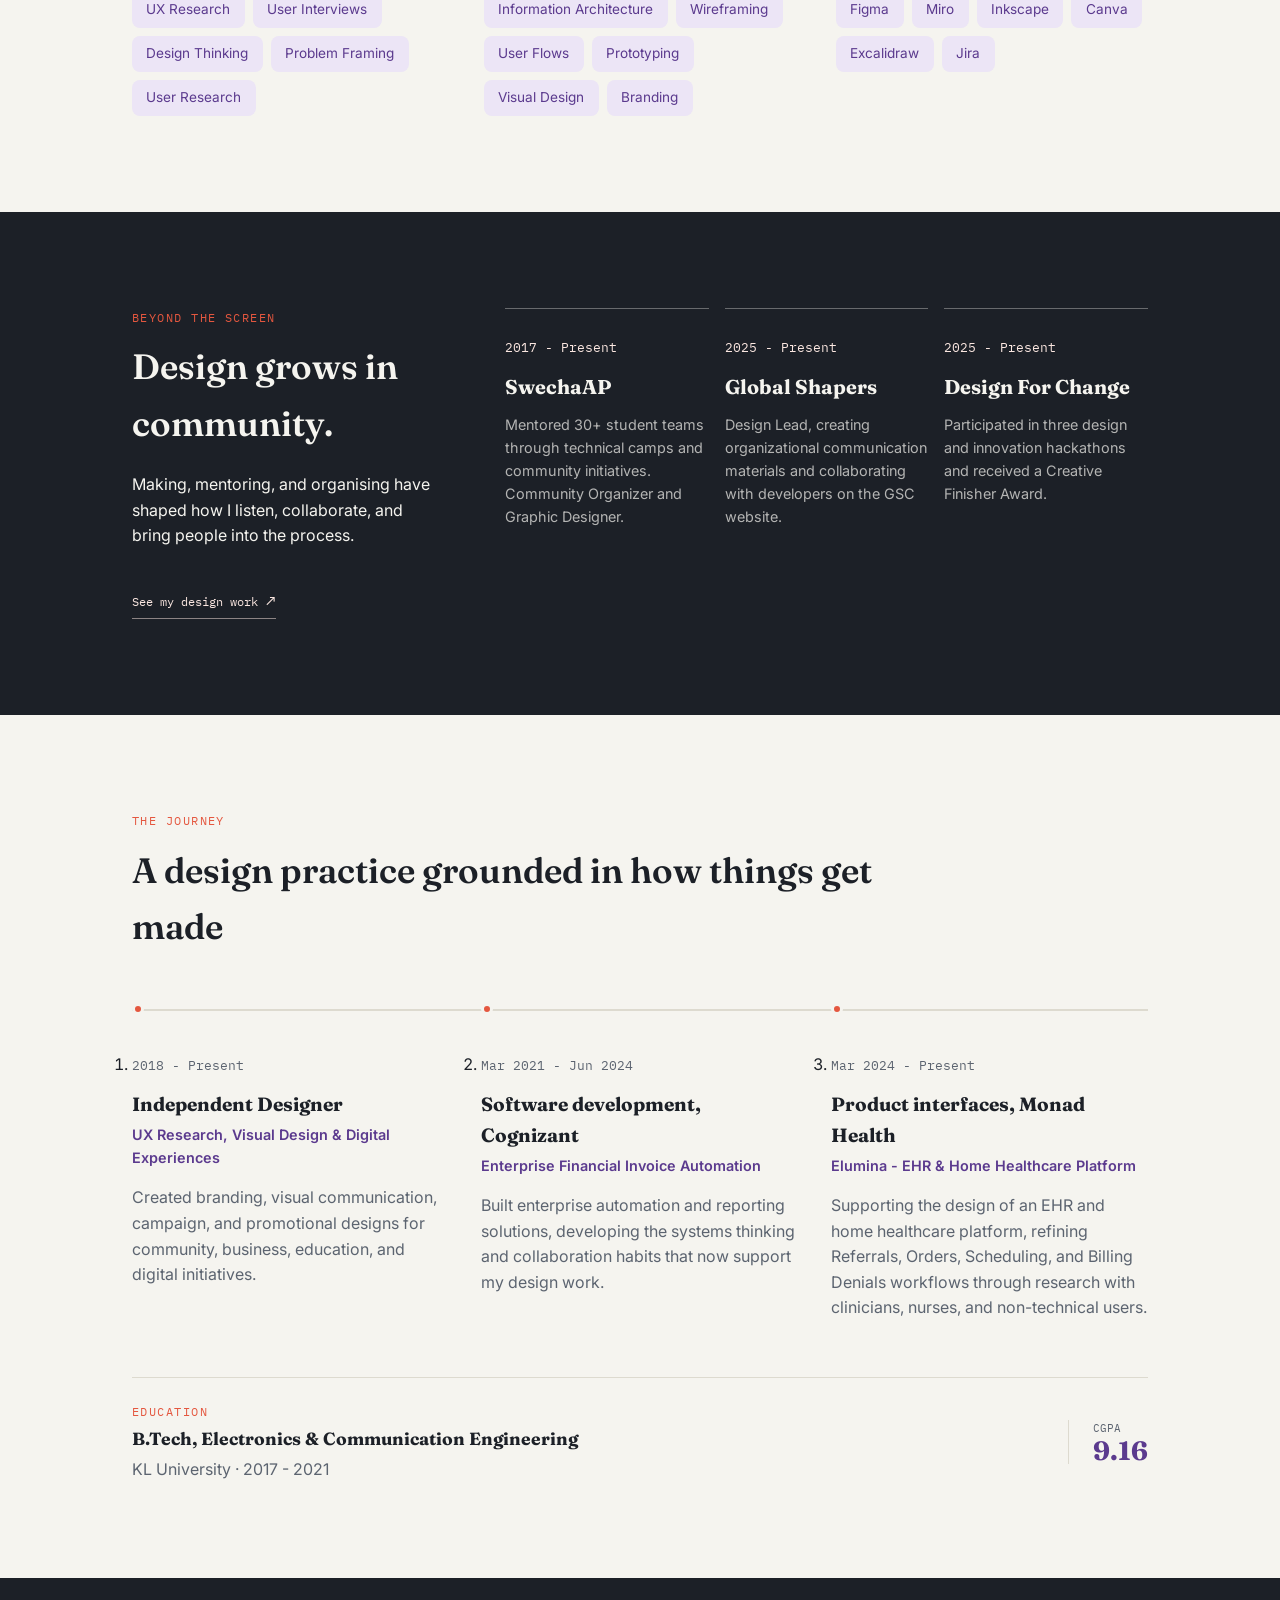
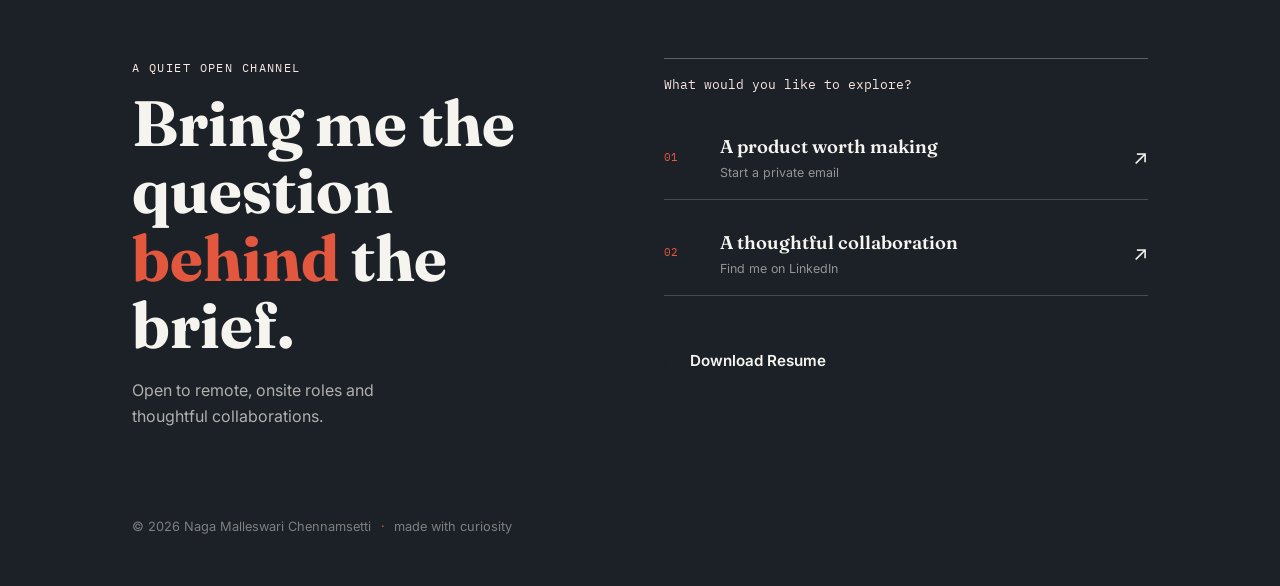
==== commit 45b80efe: "headroom-casestudyv0" ====
--- a/index.html
+++ b/index.html
@@ -95,6 +95,7 @@
             <li>Simplified navigation for low digital-confidence users</li>
             <li>Practice-based learning before live transactions</li>
           </ul>
+          <a class="btn btn--ghost project__link" href="paynora.html">View case study <span aria-hidden="true">→</span></a>
         </div>
       </article>
 
@@ -116,6 +117,7 @@
             <li>A calm visual system: soft colour, rounded forms, clear hierarchy</li>
             <li>Gentle feedback loops that support recovery, not guilt</li>
           </ul>
+          <a class="btn btn--ghost project__link" href="headroom.html">View case study <span aria-hidden="true">→</span></a>
         </div>
       </article>
 
--- a/style.css
+++ b/style.css
@@ -281,6 +281,7 @@
   border-radius: 50%;
   background: var(--coral);
 }
+.project__link { margin-top: 1.5rem; }
 
 @media (max-width: 800px) {
   .project, .project--reverse { grid-template-columns: 1fr; }
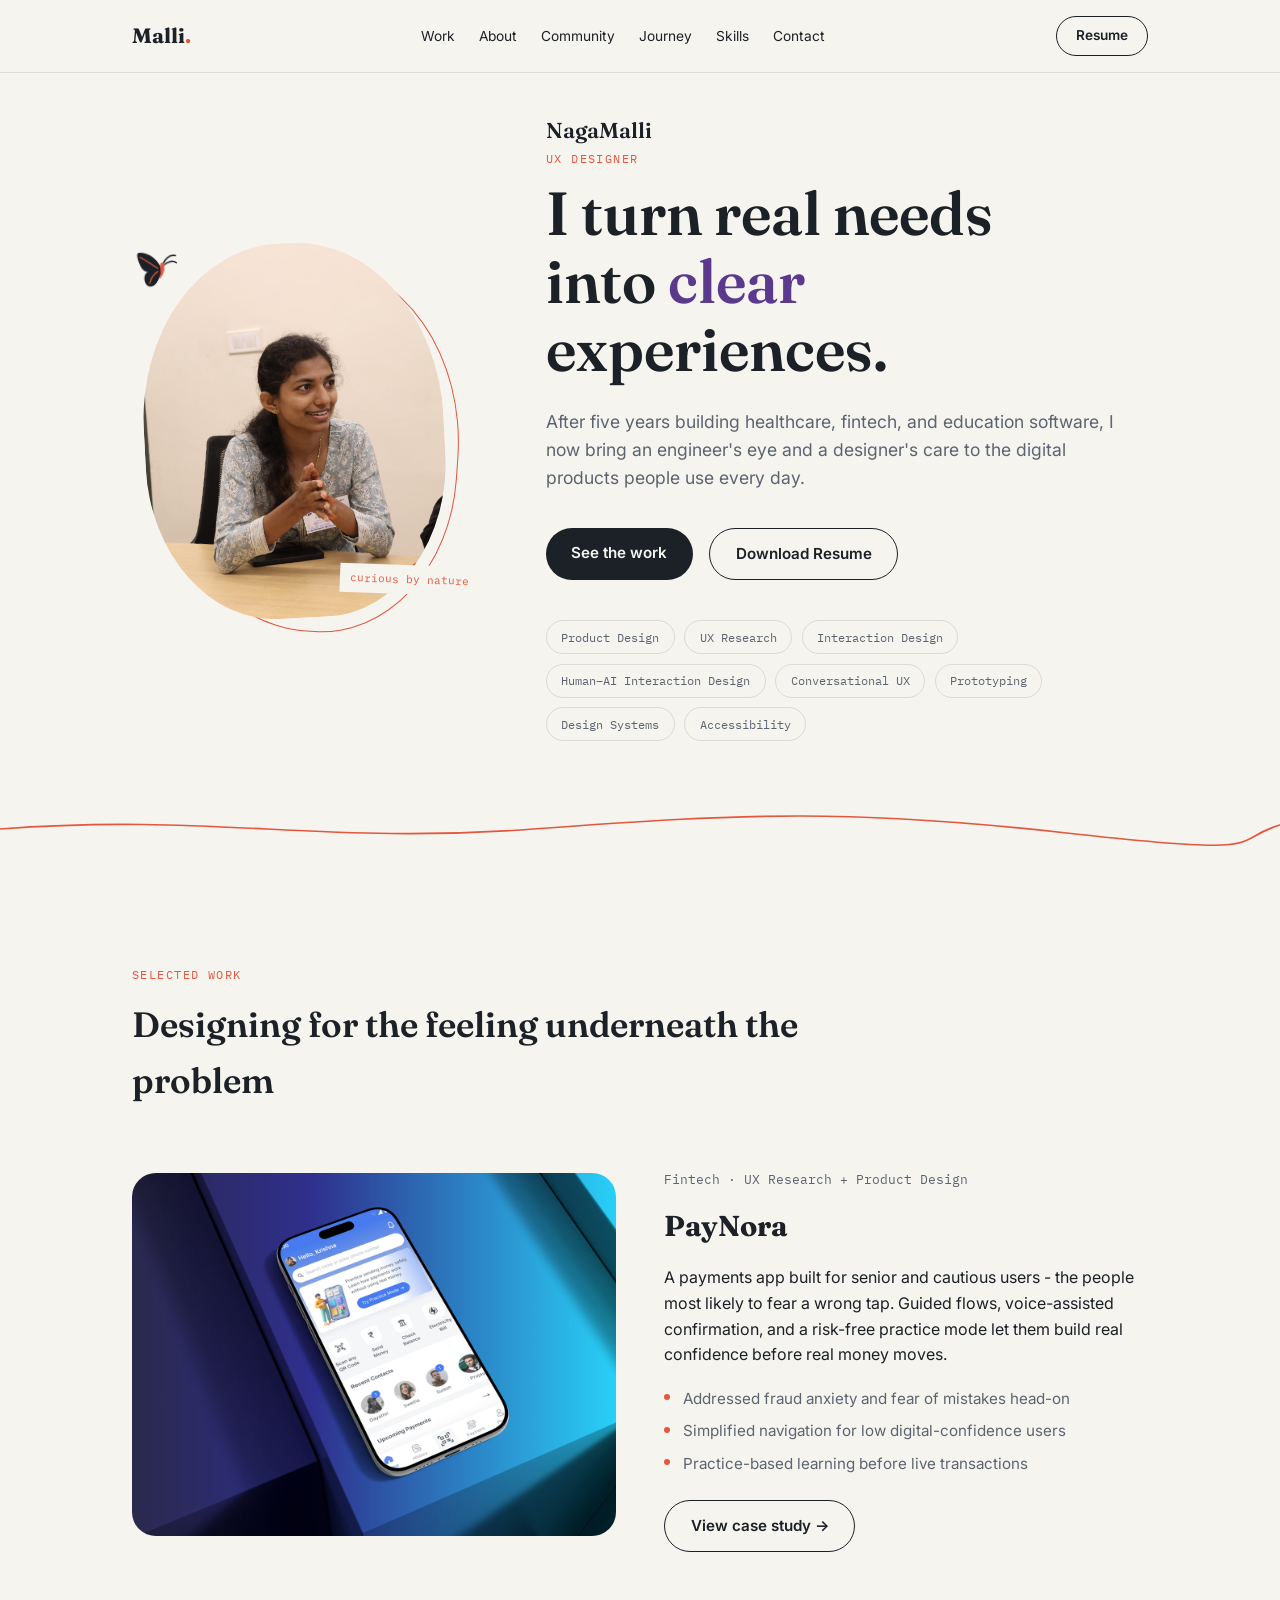
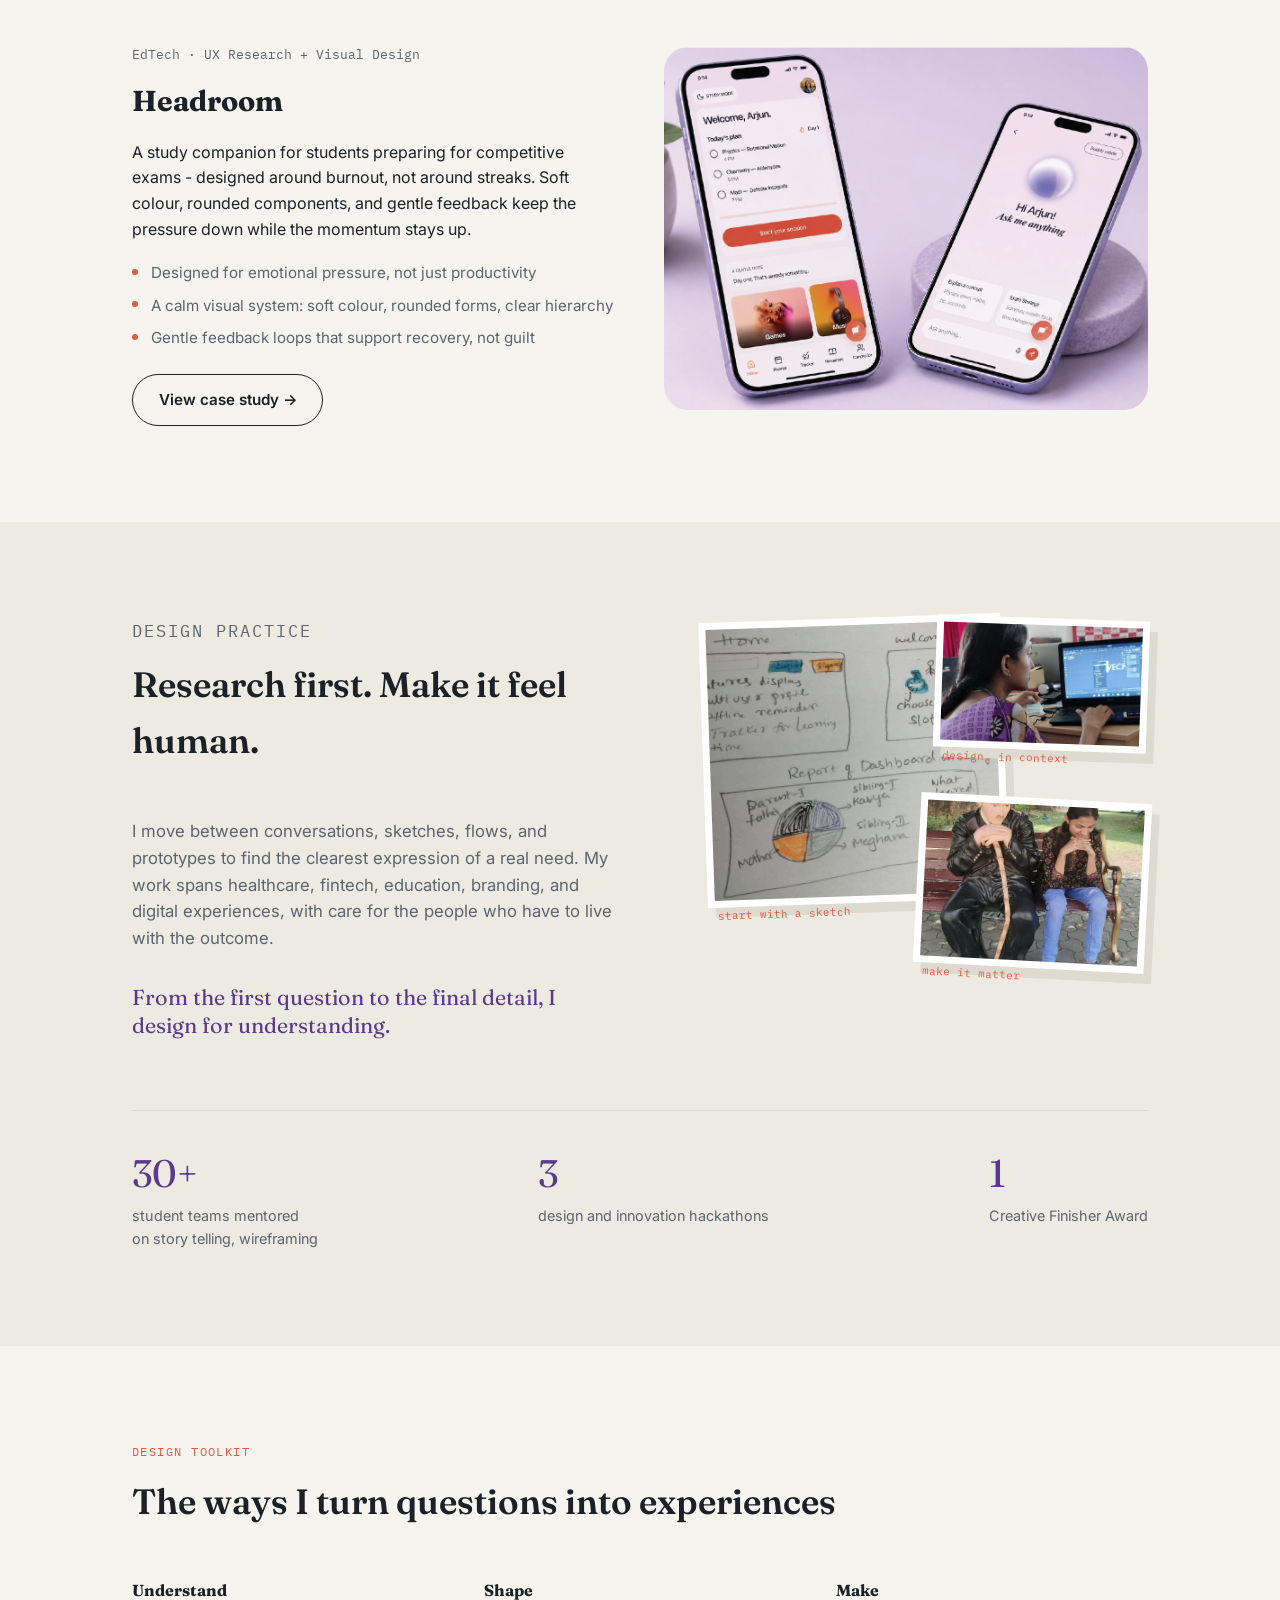
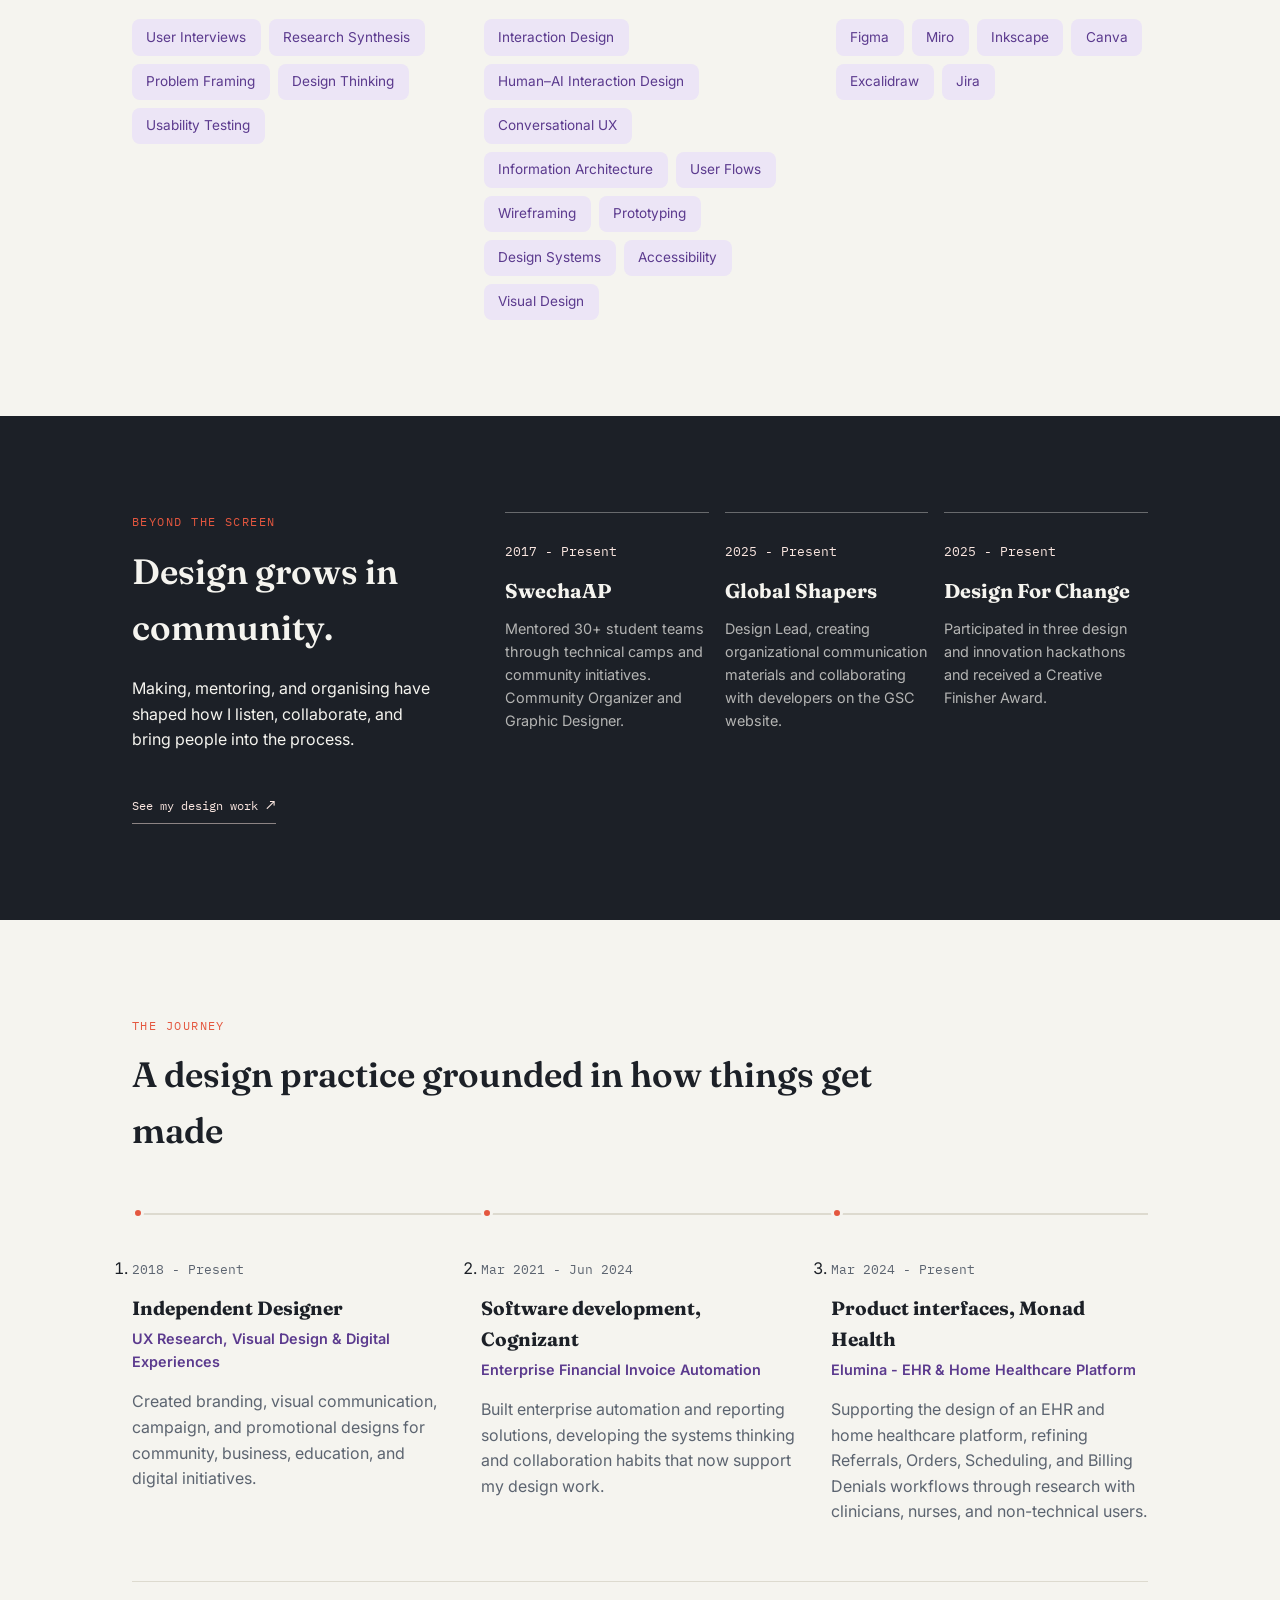
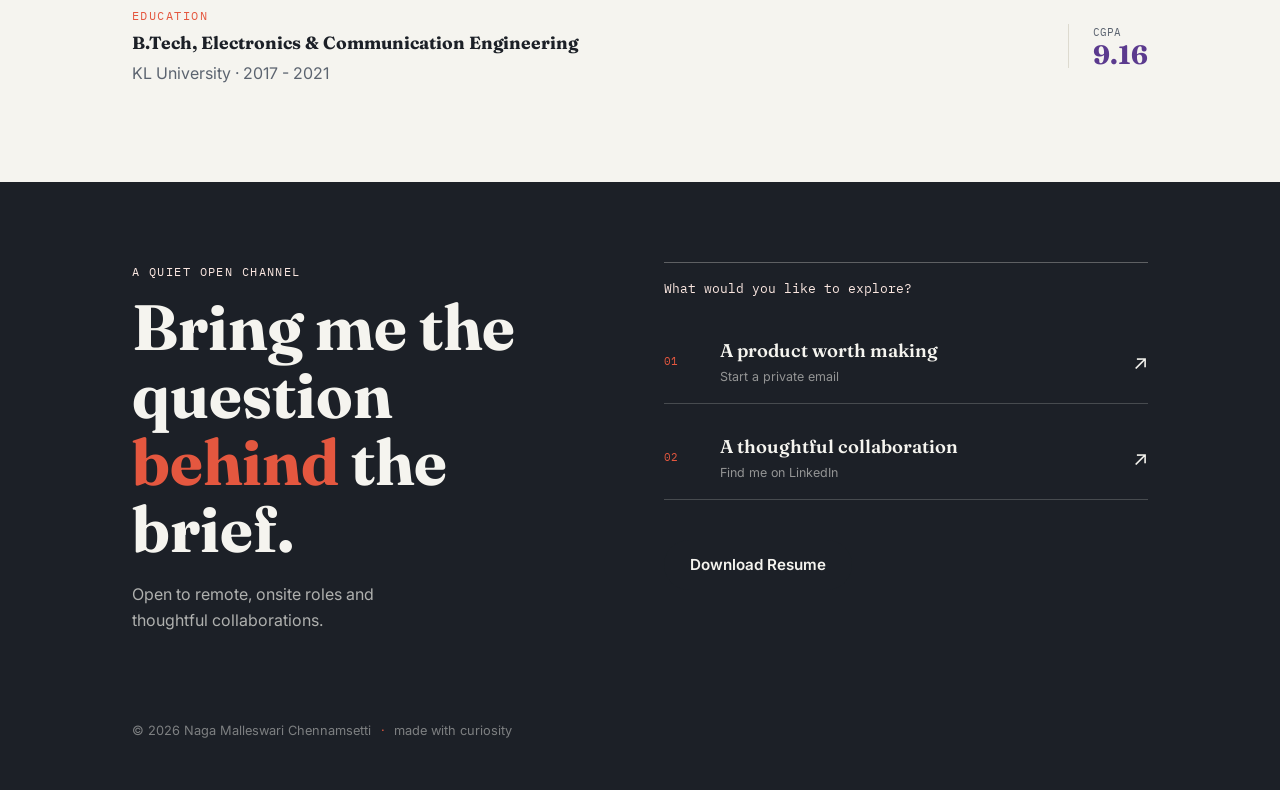
==== commit bfbe17e1: "fixed resume confirmation and skillset" ====
--- a/index.html
+++ b/index.html
@@ -10,7 +10,7 @@
 <link rel="preconnect" href="https://fonts.googleapis.com">
 <link href="https://fonts.googleapis.com/css2?family=Fraunces:opsz,wght@9..144,400;9..144,600;9..144,700&family=Inter:wght@400;500;600&family=IBM+Plex+Mono:wght@500&display=swap" rel="stylesheet">
 
-<link rel="stylesheet" href="style.css">
+<link rel="stylesheet" href="styles/style.css">
 </head>
 <body>
 
@@ -25,7 +25,7 @@
     <a href="#skills">Skills</a>
     <a href="#contact">Contact</a>
   </nav>
-  <a href="assets/NagaMalli.pdf" class="btn btn--ghost nav__resume" download>Resume</a>
+  <a href="assets/documents/professional/resume.pdf" class="btn btn--ghost nav__resume" download data-resume-download>Resume</a>
 </header>
 
 <main id="top">
@@ -33,7 +33,7 @@
   <!-- ============ HERO ============ -->
   <section class="hero">
     <div class="hero__portrait-wrap">
-      <img class="hero__portrait" src="assets/myphoto.jpg" alt="Naga Malleswari smiling at a community event">
+      <img class="hero__portrait" src="assets/images/profile/myphoto.jpg" alt="Naga Malleswari smiling at a community event">
       <span class="hero__portrait-note">curious by nature</span>
       <div class="butterfly-flight" aria-hidden="true">
         <svg class="mini-butterfly" viewBox="0 0 64 58" role="presentation">
@@ -56,11 +56,12 @@
       </p>
       <div class="hero__actions">
         <a href="#work" class="btn btn--primary">See the work</a>
-        <a href="assets/NagaMalli.pdf" class="btn btn--ghost" download>Download Resume</a>
+        <a href="assets/documents/professional/resume.pdf" class="btn btn--ghost" download data-resume-download>Download Resume</a>
       </div>
       <ul class="hero__tags">
-        <li>UX Research</li><li>UI Design</li><li>Storytelling</li>
-        <li>Design Thinking</li><li>Wireframing</li><li>Prototyping</li>
+        <li>Product Design</li><li>UX Research</li><li>Interaction Design</li>
+        <li>Human–AI Interaction Design</li><li>Conversational UX</li>
+        <li>Prototyping</li><li>Design Systems</li><li>Accessibility</li>
       </ul>
     </div>
   </section>
@@ -79,7 +80,7 @@
 
       <article class="project">
         <div class="project__visual project__visual--paynora">
-          <img class="project__image" src="assets/Paynora.png" alt="PayNora payments app interface displayed on a smartphone" loading="lazy" decoding="async">
+          <img class="project__image" src="assets/images/paynora/paynora.png" alt="PayNora payments app interface displayed on a smartphone" loading="lazy" decoding="async">
         </div>
         <div class="project__body">
           <p class="mono">Fintech · UX Research + Product Design</p>
@@ -101,7 +102,7 @@
 
       <article class="project project--reverse">
         <div class="project__visual project__visual--headroom">
-          <img class="project__image" src="assets/headroom.png" alt="Headroom study companion app interface displayed on smartphones" loading="lazy" decoding="async">
+          <img class="project__image" src="assets/images/headroom/headroom.png" alt="Headroom study companion app interface displayed on smartphones" loading="lazy" decoding="async">
         </div>
         <div class="project__body">
           <p class="mono">EdTech · UX Research + Visual Design</p>
@@ -140,15 +141,15 @@
       </div>
       <div class="about__visual about__visual--collage" aria-label="A glimpse into Malli's design process">
         <figure class="about__tile about__tile--sketch">
-          <img src="assets/paper_sketch.png" alt="Hand-drawn interface sketches on paper" loading="lazy" decoding="async">
+          <img src="assets/images/portfolio/paper_sketch.png" alt="Hand-drawn interface sketches on paper" loading="lazy" decoding="async">
           <figcaption>start with a sketch</figcaption>
         </figure>
         <figure class="about__tile about__tile--laptop">
-          <img src="assets/imagelaptop.png" alt="Design work being created on a laptop" loading="lazy" decoding="async">
+          <img src="assets/images/portfolio/imagelaptop.png" alt="Design work being created on a laptop" loading="lazy" decoding="async">
           <figcaption>design, in context</figcaption>
         </figure>
         <figure class="about__tile about__tile--people">
-          <img src="assets/replica.jpg" alt="A creative moment shared with collaborators" loading="lazy" decoding="async">
+          <img src="assets/images/portfolio/replica.jpg" alt="A creative moment shared with collaborators" loading="lazy" decoding="async">
           <figcaption>make it matter</figcaption>
         </figure>
       </div>
@@ -178,15 +179,17 @@
       <div class="skills__group">
         <h3>Understand</h3>
         <ul class="chips">
-          <li>UX Research</li><li>User Interviews</li><li>Design Thinking</li>
-          <li>Problem Framing</li><li>User Research</li>
+          <li>User Interviews</li><li>Research Synthesis</li><li>Problem Framing</li>
+          <li>Design Thinking</li><li>Usability Testing</li>
         </ul>
       </div>
       <div class="skills__group">
         <h3>Shape</h3>
         <ul class="chips">
-          <li>Information Architecture</li><li>Wireframing</li><li>User Flows</li>
-          <li>Prototyping</li><li>Visual Design</li><li>Branding</li>
+          <li>Interaction Design</li><li>Human–AI Interaction Design</li>
+          <li>Conversational UX</li><li>Information Architecture</li><li>User Flows</li>
+          <li>Wireframing</li><li>Prototyping</li><li>Design Systems</li>
+          <li>Accessibility</li><li>Visual Design</li>
         </ul>
       </div>
       <div class="skills__group">
@@ -306,7 +309,7 @@
         </a>
       </div>
       <div class="footer__actions">
-        <a href="assets/NagaMalli.pdf" class="btn btn--primary footer__resume" download>Download Resume</a>
+        <a href="assets/documents/professional/resume.pdf" class="btn btn--primary footer__resume" download data-resume-download>Download Resume</a>
       </div>
     </div>
     <p class="footer__note">© 2026 Naga Malleswari Chennamsetti <span aria-hidden="true">·</span> made with curiosity</p>
@@ -319,6 +322,14 @@
   const updateBackToTop = () => {
     backToTop.classList.toggle('is-visible', window.scrollY > 500);
   };
+
+  document.querySelectorAll('[data-resume-download]').forEach((link) => {
+    link.addEventListener('click', (event) => {
+      if (!window.confirm('Would you like to download my resume?')) {
+        event.preventDefault();
+      }
+    });
+  });
 
   window.addEventListener('scroll', updateBackToTop, { passive: true });
   updateBackToTop();
--- a/styles/style.css
+++ b/styles/style.css
@@ -0,0 +1,490 @@
+/* ==========================================================
+   TOKENS - change these to re-theme the whole site
+   ========================================================== */
+:root {
+  --bg:        #F5F4EF;   /* warm paper background */
+  --bg-alt:    #ECEAE1;   /* slightly deeper panel background */
+  --ink:       #1C2027;   /* near-black text */
+  --muted:     #5C6470;   /* secondary text */
+  --violet:    #5B3A8E;   /* primary accent - from Headroom's calm palette */
+  --violet-soft: #ECE5F6;
+  --coral:     #E4573F;   /* secondary accent - from PayNora's warmth */
+  --coral-soft: #FBE7E1;
+  --line:      #DDDACF;   /* hairline borders */
+  --white:     #FFFFFF;
+
+  --font-display: 'Fraunces', Georgia, serif;
+  --font-body:    'Inter', -apple-system, sans-serif;
+  --font-mono:    'IBM Plex Mono', ui-monospace, monospace;
+
+  --max: 1080px;
+}
+
+* { box-sizing: border-box; }
+html { scroll-behavior: smooth; scroll-padding-top: 5rem; }
+
+@media (prefers-reduced-motion: reduce) {
+  html { scroll-behavior: auto; }
+  * { animation: none !important; transition: none !important; }
+}
+
+body {
+  margin: 0;
+  background: var(--bg);
+  color: var(--ink);
+  font-family: var(--font-body);
+  font-size: 16px;
+  line-height: 1.6;
+  -webkit-font-smoothing: antialiased;
+}
+
+.butterfly-flight { position: absolute; inset: 0; overflow: hidden; pointer-events: none; }
+.hero { position: relative; overflow: hidden; }
+.hero__portrait-wrap { position: relative; }
+.mini-butterfly {
+  position: absolute;
+  top: 0;
+  left: 0;
+  width: 42px;
+  height: 38px;
+  will-change: transform;
+  animation: mini-hero-flight 12s linear infinite;
+}
+.mini-butterfly path,
+.mini-butterfly circle { vector-effect: non-scaling-stroke; }
+.mini-butterfly__upper-wing,
+.mini-butterfly__lower-wing { fill: var(--ink); animation: mini-flap 0.7s ease-in-out infinite alternate; transform-origin: 39px 30px; }
+.mini-butterfly__lower-wing { animation-delay: 0.08s; }
+.mini-butterfly__body,
+.mini-butterfly__head { fill: var(--coral); }
+.mini-butterfly__antenna { fill: none; stroke: var(--ink); stroke-width: 1.5; stroke-linecap: round; }
+.mini-butterfly__wing-detail { fill: none; stroke: var(--coral); stroke-width: 1.25; stroke-linecap: round; opacity: 0.9; }
+@keyframes mini-flap { to { transform: rotate(-5deg) scaleY(0.88); } }
+@keyframes mini-hero-flight {
+  0% { left: -8%; top: 72%; transform: rotate(-18deg) scale(0.85); }
+  18% { left: 18%; top: 28%; transform: rotate(20deg) scale(1); }
+  38% { left: 46%; top: 8%; transform: rotate(-8deg) scale(0.92); }
+  58% { left: 68%; top: 42%; transform: rotate(22deg) scale(1.04); }
+  78% { left: 42%; top: 70%; transform: rotate(-20deg) scale(0.9); }
+  100% { left: 108%; top: 24%; transform: rotate(18deg) scale(0.86); }
+}
+@media (prefers-reduced-motion: reduce) {
+  .butterfly-flight { display: none; }
+}
+
+a { color: inherit; text-decoration: none; }
+ul { list-style: none; margin: 0; padding: 0; }
+h1, h2, h3 { font-family: var(--font-display); margin: 0; }
+
+.eyebrow {
+  font-family: var(--font-mono);
+  font-size: 0.75rem;
+  letter-spacing: 0.12em;
+  text-transform: uppercase;
+  color: var(--coral);
+  margin: 0 0 0.75rem;
+}
+.mono { font-family: var(--font-mono); font-size: 0.8rem; color: var(--muted); }
+
+.section { max-width: var(--max); margin: 0 auto; padding: 6rem 2rem; }
+.section__title {
+  font-size: clamp(1.6rem, 3vw, 2.2rem);
+  font-weight: 600;
+  max-width: 32ch;
+  margin-bottom: 3rem;
+}
+
+/* buttons */
+.btn {
+  display: inline-block;
+  padding: 0.8rem 1.6rem;
+  border-radius: 999px;
+  font-weight: 600;
+  font-size: 0.95rem;
+  transition: transform 0.15s ease, background 0.15s ease;
+}
+.btn:hover { transform: translateY(-2px); }
+.btn:focus-visible { outline: 2px solid var(--violet); outline-offset: 3px; }
+.btn--primary { background: var(--ink); color: var(--bg); }
+.btn--primary:hover { background: var(--violet); }
+.btn--ghost { border: 1.5px solid var(--ink); }
+.btn--ghost:hover { background: var(--ink); color: var(--bg); }
+
+/* ==========================================================
+   NAV
+   ========================================================== */
+.nav {
+  display: flex;
+  align-items: center;
+  justify-content: space-between;
+  position: sticky;
+  top: 0;
+  z-index: 20;
+  width: 100%;
+  margin: 0;
+  padding: 1rem max(2rem, calc((100% - var(--max)) / 2 + 2rem));
+  background: var(--bg);
+  box-shadow: 0 1px 0 var(--line);
+}
+.nav__logo {
+  font-family: var(--font-display);
+  font-size: 1.3rem;
+  font-weight: 700;
+}
+.nav__logo span { color: var(--coral); }
+.nav__links { display: flex; gap: 1.5rem; font-size: 0.86rem; align-items: center; }
+.nav__links a:hover { color: var(--violet); }
+.nav__resume { padding: 0.5rem 1.2rem; font-size: 0.85rem; }
+
+@media (max-width: 720px) {
+  .nav__links { display: none; }
+  .nav { padding: 0.8rem 1rem; }
+  .nav__resume { padding: 0.45rem 0.9rem; }
+}
+
+/* ==========================================================
+   HERO
+   ========================================================== */
+.hero {
+  max-width: var(--max);
+  margin: 0 auto;
+  padding: 3rem 2rem 5rem;
+  display: grid;
+  grid-template-columns: minmax(210px, 0.7fr) minmax(0, 1.3fr);
+  gap: clamp(2.5rem, 7vw, 6rem);
+  align-items: center;
+  min-height: 560px;
+}
+.hero__portrait-wrap { width: min(100%, 300px); justify-self: center; transform: rotate(-3deg); }
+.hero__portrait-wrap::before { content: ""; position: absolute; inset: 18px -14px -14px 14px; border: 1px solid var(--coral); border-radius: 48% 52% 45% 55%; transform: rotate(7deg); }
+.hero__portrait { position: relative; display: block; width: 100%; aspect-ratio: 4 / 5; object-fit: cover; object-position: 56% 58%; border-radius: 48% 48% 42% 42%; filter: saturate(0.86); }
+.hero__portrait-note { position: absolute; right: -28px; bottom: 18px; padding: 0.35rem 0.65rem; background: var(--bg); color: var(--coral); font-family: var(--font-mono); font-size: 0.68rem; transform: rotate(5deg); }
+.hero__copy { position: relative; z-index: 1; }
+.hero__name { margin: 0 0 0.45rem; color: var(--ink); font-family: var(--font-display); font-size: 1.35rem; font-weight: 600; line-height: 1; }
+.hero__title {
+  font-size: clamp(2.2rem, 6vw, 3.8rem);
+  font-weight: 600;
+  line-height: 1.12;
+  max-width: 16ch;
+}
+.hero__title em { color: var(--violet); font-style: normal; }
+.hero__sub {
+  max-width: 52ch;
+  font-size: 1.1rem;
+  color: var(--muted);
+  margin: 1.5rem 0 2.25rem;
+}
+.hero__actions { display: flex; gap: 1rem; flex-wrap: wrap; margin-bottom: 2.5rem; }
+.hero__tags {
+  display: flex;
+  gap: 0.6rem;
+  flex-wrap: wrap;
+  font-family: var(--font-mono);
+  font-size: 0.75rem;
+}
+.hero__tags li {
+  border: 1px solid var(--line);
+  border-radius: 999px;
+  padding: 0.4rem 0.9rem;
+  color: var(--muted);
+}
+@media (max-width: 720px) {
+  .hero { grid-template-columns: 1fr; gap: 2.5rem; min-height: auto; padding-top: 2rem; }
+  .hero__portrait-wrap { width: min(56vw, 220px); justify-self: start; margin-left: 1rem; }
+  .hero__portrait-note { right: -34px; }
+}
+
+/* signature thread divider */
+.thread {
+  display: block;
+  width: 100%;
+  height: 48px;
+  margin: -1rem 0 1rem;
+}
+.thread path {
+  fill: none;
+  stroke: var(--coral);
+  stroke-width: 2;
+  stroke-linecap: round;
+  stroke-dasharray: 1400;
+  stroke-dashoffset: 1400;
+  animation: draw 1.6s ease forwards 0.3s;
+}
+@keyframes draw { to { stroke-dashoffset: 0; } }
+
+/* ==========================================================
+   PROJECTS
+   ========================================================== */
+.projects { display: flex; flex-direction: column; gap: 5rem; }
+.project {
+  display: grid;
+  grid-template-columns: 1fr 1fr;
+  gap: 3rem;
+  align-items: center;
+}
+.project--reverse .project__visual { order: 2; }
+.project--reverse .project__body { order: 1; }
+
+.project__visual {
+  border-radius: 24px;
+  overflow: hidden;
+  display: flex;
+  justify-content: center;
+}
+.project__image {
+  display: block;
+  width: 100%;
+  aspect-ratio: 4 / 3;
+  object-fit: cover;
+}
+.project__visual--paynora { background: linear-gradient(160deg, #2B2470, #4C63C7 60%, #7FA8F0); }
+.project__visual--headroom { background: linear-gradient(160deg, #D9CFEC, #EFE6F6 70%); }
+
+.phone {
+  width: 200px;
+  border-radius: 28px;
+  background: var(--white);
+  padding: 0.6rem;
+  box-shadow: 0 25px 50px rgba(0,0,0,0.25);
+}
+.phone__notch { width: 60px; height: 8px; border-radius: 6px; background: var(--bg-alt); margin: 0 auto 0.6rem; }
+.phone__screen {
+  background: var(--violet-soft);
+  border-radius: 18px;
+  padding: 1.2rem 0.9rem;
+  min-height: 220px;
+}
+.phone__screen--soft { background: var(--coral-soft); }
+.phone__chip {
+  display: block;
+  background: var(--violet);
+  color: var(--white);
+  font-size: 0.68rem;
+  font-family: var(--font-mono);
+  padding: 0.5rem 0.7rem;
+  border-radius: 10px;
+  margin-bottom: 1rem;
+}
+.phone__chip--soft { background: var(--coral); }
+.phone__row { height: 10px; border-radius: 6px; background: rgba(91,58,142,0.18); margin-bottom: 0.6rem; }
+.phone__row--short { width: 60%; }
+.phone__row--soft { background: rgba(228,87,63,0.2); }
+
+.project__body h3 { font-size: 1.8rem; margin: 0.4rem 0 1rem; }
+.project__points { margin-top: 1.2rem; display: flex; flex-direction: column; gap: 0.5rem; }
+.project__points li {
+  padding-left: 1.2rem;
+  position: relative;
+  color: var(--muted);
+  font-size: 0.95rem;
+}
+.project__points li::before {
+  content: "";
+  position: absolute;
+  left: 0; top: 0.5em;
+  width: 6px; height: 6px;
+  border-radius: 50%;
+  background: var(--coral);
+}
+.project__link { margin-top: 1.5rem; }
+
+@media (max-width: 800px) {
+  .project, .project--reverse { grid-template-columns: 1fr; }
+  .project--reverse .project__visual,
+  .project--reverse .project__body { order: initial; }
+}
+
+/* ==========================================================
+   ABOUT
+   ========================================================== */
+.section--about { background: var(--bg-alt); border-radius: 0; max-width: none; padding-left: max(2rem, calc((100% - var(--max)) / 2 + 2rem)); padding-right: max(2rem, calc((100% - var(--max)) / 2 + 2rem)); }
+.about { display: grid; grid-template-columns: 1.05fr 0.95fr; gap: 3rem 5rem; align-items: start; max-width: var(--max); margin: 0 auto; }
+.about__text p { color: var(--muted); font-size: 1.05rem; max-width: 55ch; }
+.about__aside { color: var(--violet) !important; font-family: var(--font-display); font-size: 1.35rem !important; line-height: 1.3; margin-top: 2rem; }
+.about__visual { position: relative; }
+.about__visual--collage { min-height: 350px; }
+.about__tile { position: absolute; margin: 0; background: var(--white); padding: 0.45rem; box-shadow: 8px 10px 0 var(--line); }
+.about__tile img { display: block; width: 100%; height: 100%; object-fit: cover; filter: saturate(0.78); }
+.about__tile figcaption { padding: 0.45rem 0.15rem 0.1rem; color: var(--coral); font-family: var(--font-mono); font-size: 0.68rem; }
+.about__tile--sketch { top: 0; left: 0; width: 68%; height: 285px; transform: rotate(-2deg); z-index: 1; }
+.about__tile--laptop { top: 0; right: 0; width: 48%; height: 132px; transform: rotate(2deg); z-index: 2; }
+.about__tile--people { right: 0; bottom: 0; width: 52%; height: 170px; transform: rotate(3deg); z-index: 2; }
+.about__facts { grid-column: 1 / -1; display: flex; flex-direction: row; justify-content: space-between; gap: 1.5rem; border-top: 1px solid var(--line); padding-top: 2rem; }
+.fact__num { font-family: var(--font-display); font-size: 2.4rem; color: var(--violet); margin: 0; }
+.fact__label { margin: 0; color: var(--muted); font-size: 0.9rem; }
+
+@media (max-width: 800px) {
+  .about { grid-template-columns: 1fr; }
+  .about__visual { max-width: 480px; }
+  .about__visual--collage { min-height: 320px; }
+  .about__facts { grid-column: auto; }
+}
+
+/* ==========================================================
+   LEADERSHIP & COMMUNITY
+   ========================================================== */
+.section--leadership { display: grid; grid-template-columns: minmax(220px, 0.65fr) 1.35fr; gap: 4rem; background: var(--ink); color: var(--bg); max-width: none; padding-left: max(2rem, calc((100% - var(--max)) / 2 + 2rem)); padding-right: max(2rem, calc((100% - var(--max)) / 2 + 2rem)); }
+.section--leadership .section__title { color: var(--bg); margin-bottom: 1.25rem; }
+.leadership__intro > p:last-child { color: rgba(245,244,239,0.7); max-width: 32ch; }
+.leadership__link { display: inline-flex; gap: 0.5rem; align-items: center; margin-top: 1.5rem; color: var(--coral-soft); font-family: var(--font-mono); font-size: 0.75rem; border-bottom: 1px solid rgba(251,231,225,0.5); padding-bottom: 0.25rem; }
+.leadership__link:hover { color: var(--white); border-color: var(--white); }
+.leadership__link span { font-size: 1rem; }
+.leadership__list { display: grid; grid-template-columns: repeat(3, 1fr); gap: 1rem; align-items: start; }
+.leadership__item { border-top: 1px solid rgba(245,244,239,0.35); padding-top: 1rem; }
+.leadership__item .mono { color: var(--coral-soft); }
+.leadership__item h3 { color: var(--bg); font-size: 1.25rem; margin: 0.8rem 0 0.6rem; }
+.leadership__item > p:last-child { color: rgba(245,244,239,0.7); font-size: 0.9rem; margin: 0; }
+@media (max-width: 800px) {
+  .section--leadership { grid-template-columns: 1fr; gap: 2.5rem; }
+  .leadership__list { grid-template-columns: 1fr; gap: 2rem; }
+}
+
+/* ==========================================================
+   SKILLS
+   ========================================================== */
+.skills { display: grid; grid-template-columns: repeat(3, 1fr); gap: 2.5rem; }
+.skills__group h3 { font-size: 1rem; margin-bottom: 1rem; }
+.chips { display: flex; flex-wrap: wrap; gap: 0.5rem; }
+.chips li {
+  font-size: 0.85rem;
+  padding: 0.45rem 0.9rem;
+  border-radius: 8px;
+  background: var(--violet-soft);
+  color: var(--violet);
+}
+.chips--accent li { background: var(--coral-soft); color: var(--coral); }
+
+@media (max-width: 640px) {
+  .skills { grid-template-columns: 1fr; }
+  .about__facts { flex-direction: column; }
+}
+
+/* ==========================================================
+   EXPERIENCE TIMELINE
+   ========================================================== */
+.timeline { position: relative; display: grid; grid-template-columns: repeat(3, minmax(0, 1fr)); gap: 2rem; padding: 2.25rem 0 0; }
+.timeline::before { content: ""; position: absolute; top: 0.35rem; left: 0; right: 0; height: 2px; background: var(--line); }
+.timeline__item { position: relative; padding: 0; }
+.timeline__item:last-child { padding-bottom: 0; }
+.timeline__dot {
+  position: absolute;
+  left: 0;
+  top: -2.25rem;
+  width: 12px; height: 12px;
+  border-radius: 50%;
+  background: var(--coral);
+  border: 3px solid var(--bg);
+}
+.timeline__content h3 { font-size: 1.2rem; margin: 0.3rem 0 0.2rem; }
+.timeline__role { color: var(--violet); font-size: 0.9rem; font-weight: 600; margin: 0 0 0.6rem; }
+.timeline__content p:not(.mono):not(.timeline__role) { color: var(--muted); max-width: 60ch; }
+@media (max-width: 800px) {
+  .timeline { display: block; padding: 0 0 0 2rem; border-left: 2px solid var(--line); }
+  .timeline::before { display: none; }
+  .timeline__item { padding: 0 0 2.75rem 1.5rem; }
+  .timeline__dot { left: -2.4rem; top: 0.3rem; }
+}
+
+.education {
+  margin-top: 2.5rem;
+  padding-top: 1.5rem;
+  border-top: 1px solid var(--line);
+  display: grid;
+  grid-template-columns: 1fr auto;
+  gap: 2rem;
+  align-items: center;
+}
+.education__details .eyebrow { margin: 0 0 0.25rem; }
+.education h3 { font-size: 1.1rem; margin: 0 0 0.2rem; }
+.education__details p:last-child { color: var(--muted); margin: 0; }
+.education__score { border-left: 1px solid var(--line); padding-left: 1.5rem; display: flex; flex-direction: column; }
+.education__score span { color: var(--muted); font-family: var(--font-mono); font-size: 0.7rem; text-transform: uppercase; }
+.education__score strong { color: var(--violet); font-family: var(--font-display); font-size: 1.65rem; line-height: 1; }
+@media (max-width: 640px) {
+  .education { gap: 1rem; }
+  .education__score { padding-left: 1rem; }
+}
+
+/* ==========================================================
+   FOOTER
+   ========================================================== */
+.footer {
+  max-width: none;
+  margin: 0;
+  padding: 5rem max(2rem, calc((100% - var(--max)) / 2 + 2rem)) 3rem;
+  display: grid;
+  grid-template-columns: 1fr 1.15fr;
+  gap: 4rem 7rem;
+  background: var(--ink);
+  color: var(--bg);
+}
+.footer__heading { align-self: start; }
+.footer .eyebrow { color: var(--coral-soft); }
+.footer__title { font-size: clamp(2.2rem, 5vw, 4.2rem); line-height: 1.05; margin-bottom: 1.25rem; }
+.footer__title em { color: var(--coral); font-style: normal; }
+.footer__sub { color: rgba(245,244,239,0.68); max-width: 28ch; margin: 0; }
+.footer__conversation { border-top: 1px solid rgba(245,244,239,0.3); padding-top: 1rem; }
+.footer__conversation > .mono { color: var(--coral-soft); margin: 0 0 1.25rem; }
+.footer__links {
+  display: grid;
+  gap: 0.7rem;
+  margin-bottom: 1.25rem;
+}
+.footer__link {
+  display: grid;
+  grid-template-columns: 2.5rem 1fr auto;
+  align-items: center;
+  gap: 1rem;
+  width: 100%;
+  padding: 1rem 0;
+  border: 0;
+  border-bottom: 1px solid rgba(245,244,239,0.2);
+  background: transparent;
+  color: var(--bg);
+  text-align: left;
+  font: inherit;
+  cursor: pointer;
+  transition: color 0.2s ease, padding 0.2s ease;
+}
+.footer__link:hover { color: var(--coral-soft); padding-left: 0.5rem; }
+.footer__link-mark { color: var(--coral); font-family: var(--font-mono); font-size: 0.7rem; }
+.footer__link strong, .footer__link small { display: block; }
+.footer__link strong { font-family: var(--font-display); font-size: 1.15rem; font-weight: 600; }
+.footer__link small { color: rgba(245,244,239,0.55); font-size: 0.78rem; margin-top: 0.15rem; }
+.footer__arrow { font-size: 1.25rem; }
+.footer__link.is-revealed .footer__arrow { color: var(--coral); }
+.footer__actions { display: flex; align-items: center; justify-content: flex-start; padding-top: 1.25rem; }
+.footer__resume { margin: 0; }
+.footer__note { grid-column: 1 / -1; margin: 1.5rem 0 0; color: rgba(245,244,239,0.45); font-size: 0.8rem; }
+.footer__note span { color: var(--coral); padding: 0 0.35rem; }
+@media (max-width: 800px) {
+  .footer { grid-template-columns: 1fr; gap: 3rem; padding-top: 5rem; }
+  .footer__actions { grid-column: auto; padding-top: 0.75rem; }
+  .footer__note { grid-column: auto; }
+}
+
+.back-to-top {
+  position: fixed;
+  right: 1.5rem;
+  bottom: 1.5rem;
+  z-index: 20;
+  display: grid;
+  place-items: center;
+  width: 42px;
+  height: 42px;
+  border: 1px solid var(--ink);
+  border-radius: 50%;
+  background: var(--bg);
+  color: var(--ink);
+  font-size: 1.2rem;
+  opacity: 0;
+  visibility: hidden;
+  transform: translateY(8px);
+  transition: opacity 0.2s ease, transform 0.2s ease, visibility 0.2s ease;
+}
+.back-to-top.is-visible { opacity: 1; visibility: visible; transform: translateY(0); }
+.back-to-top:hover { background: var(--ink); color: var(--bg); }
+.back-to-top:focus-visible { outline: 2px solid var(--violet); outline-offset: 3px; }
+@media (max-width: 640px) {
+  .back-to-top { right: 1rem; bottom: 1rem; }
+}
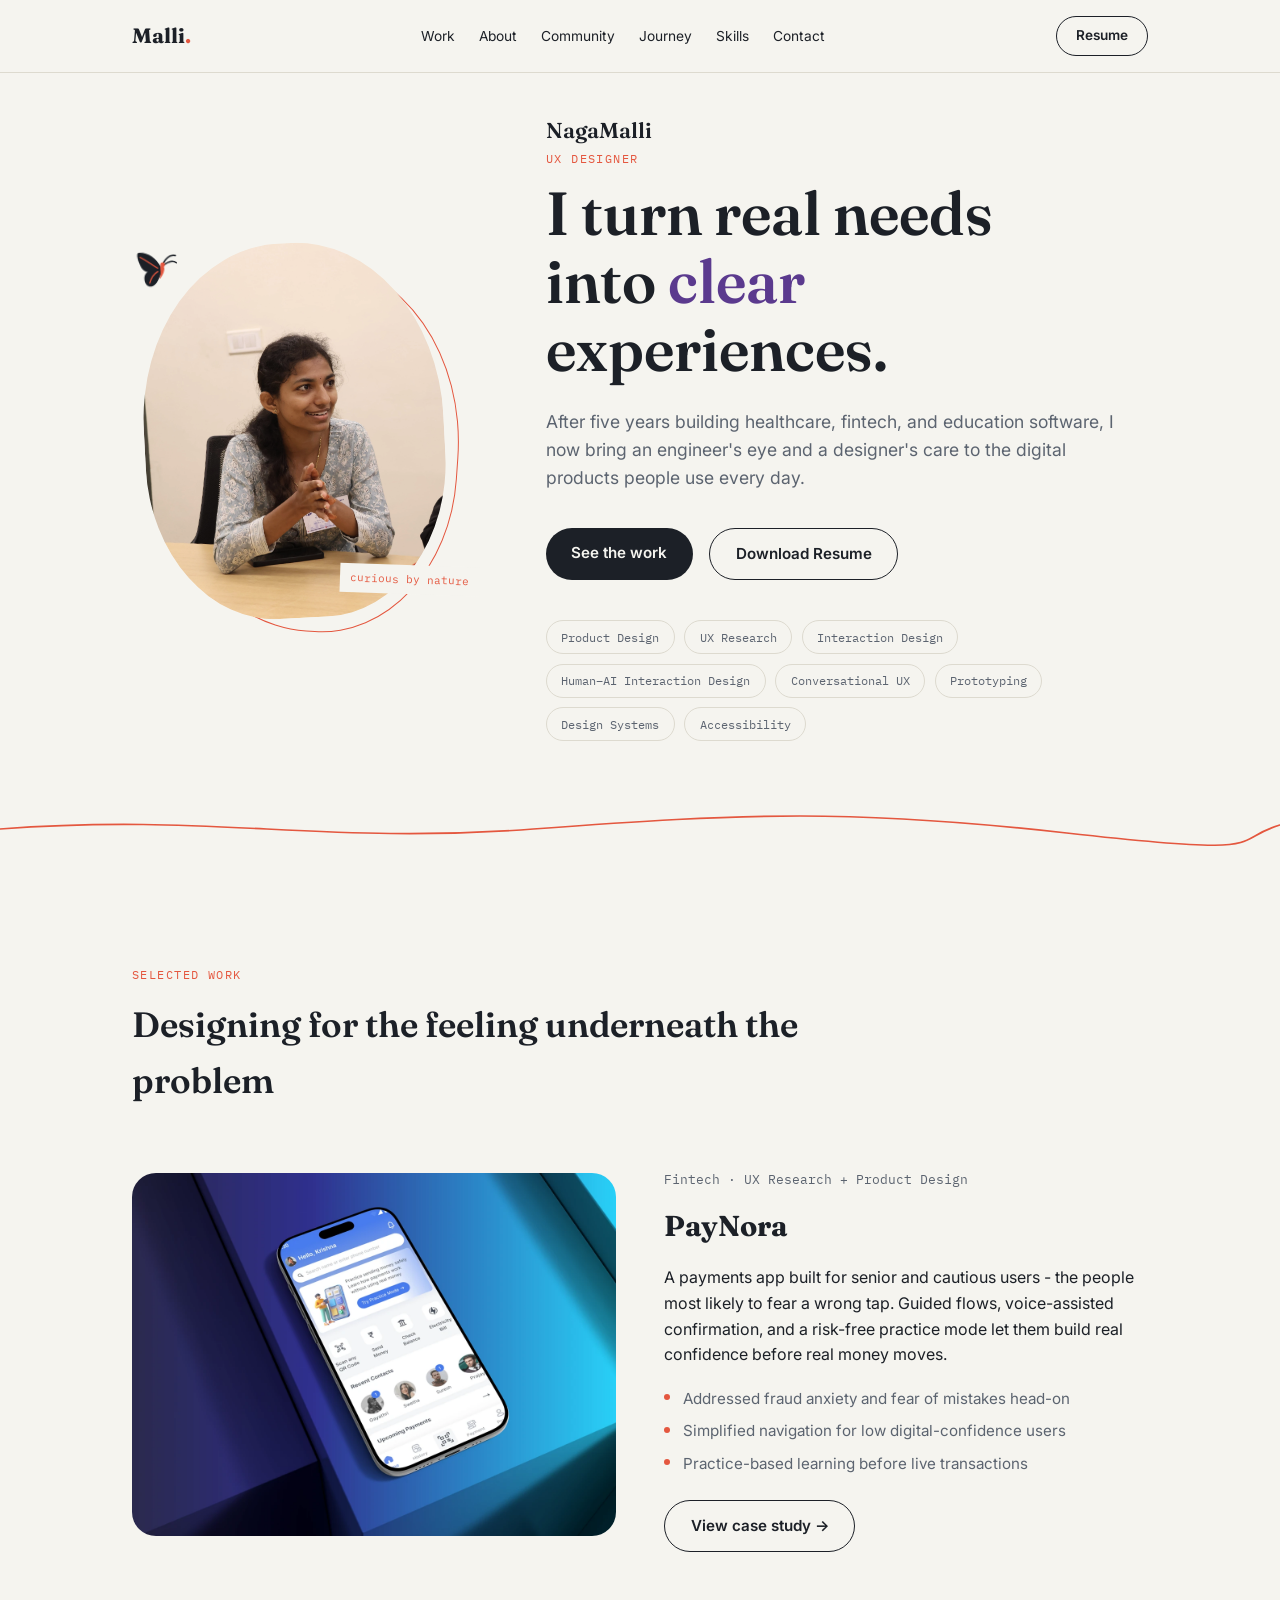
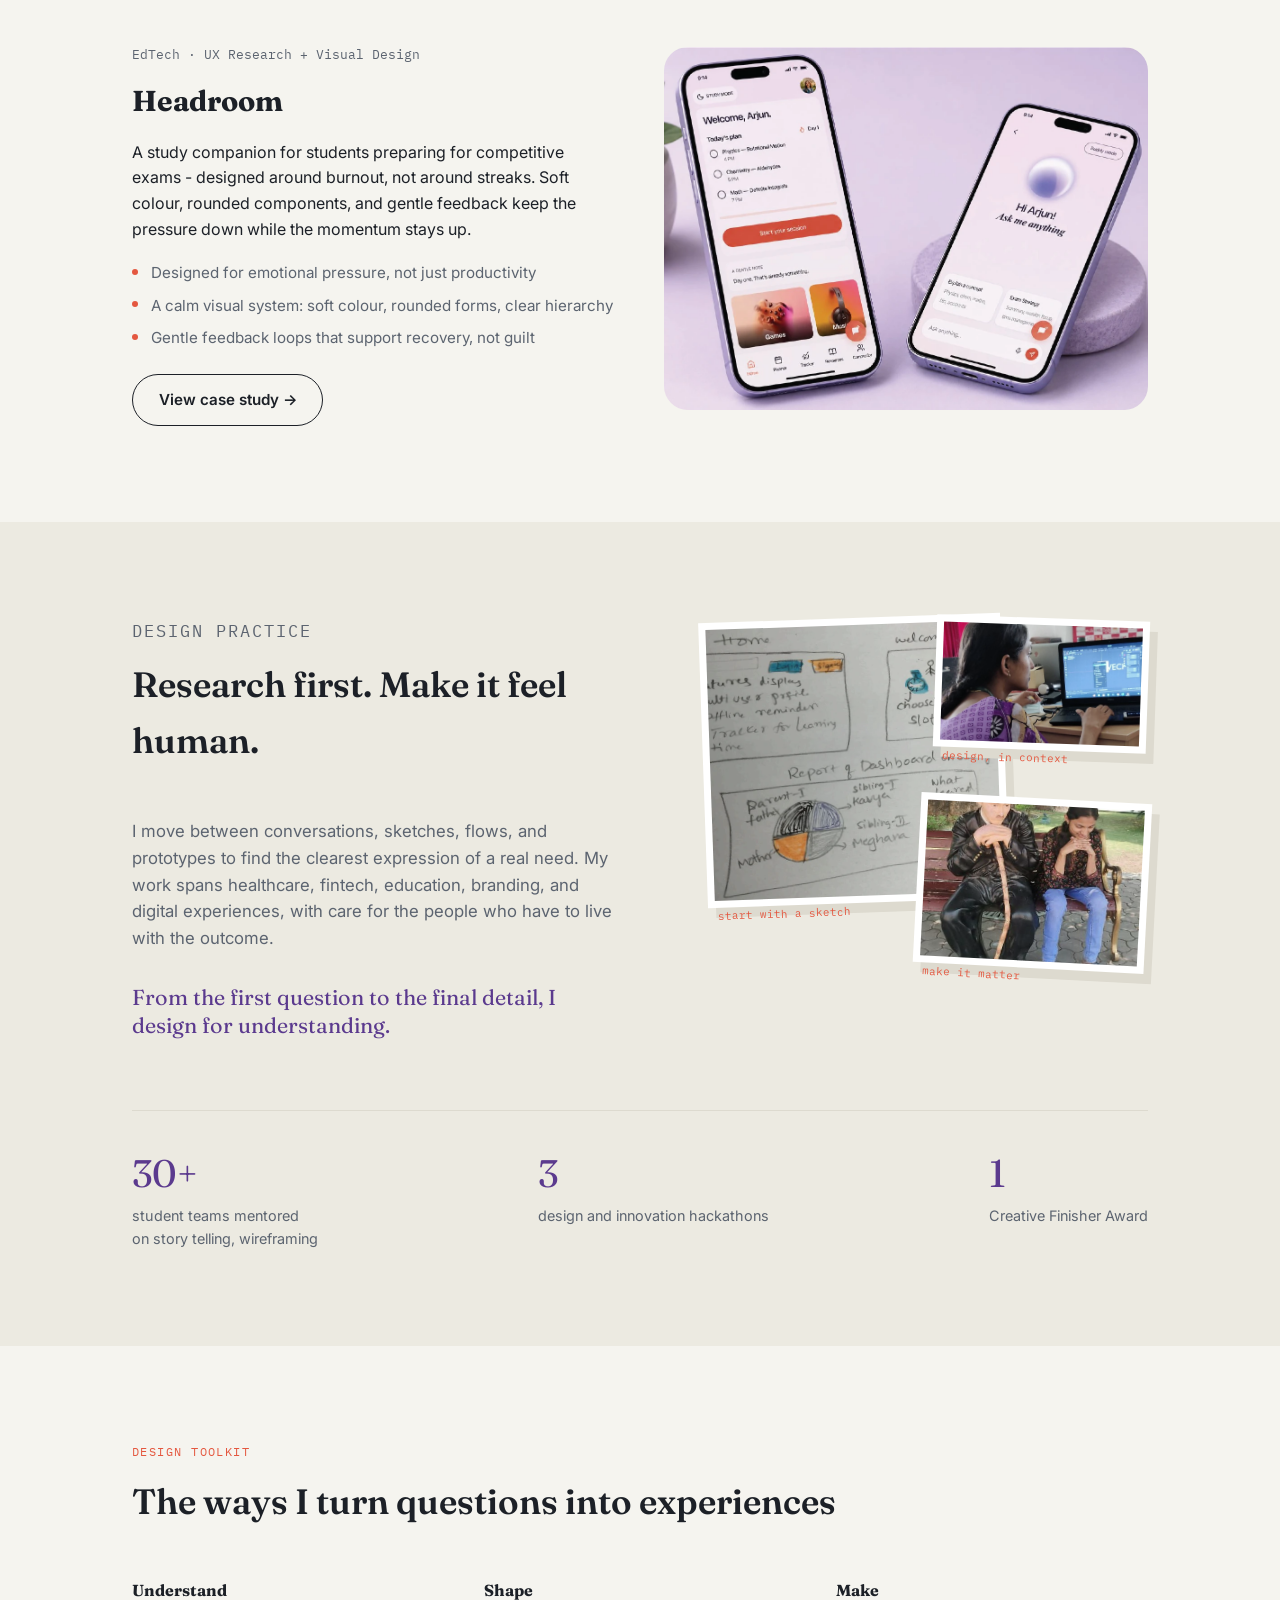
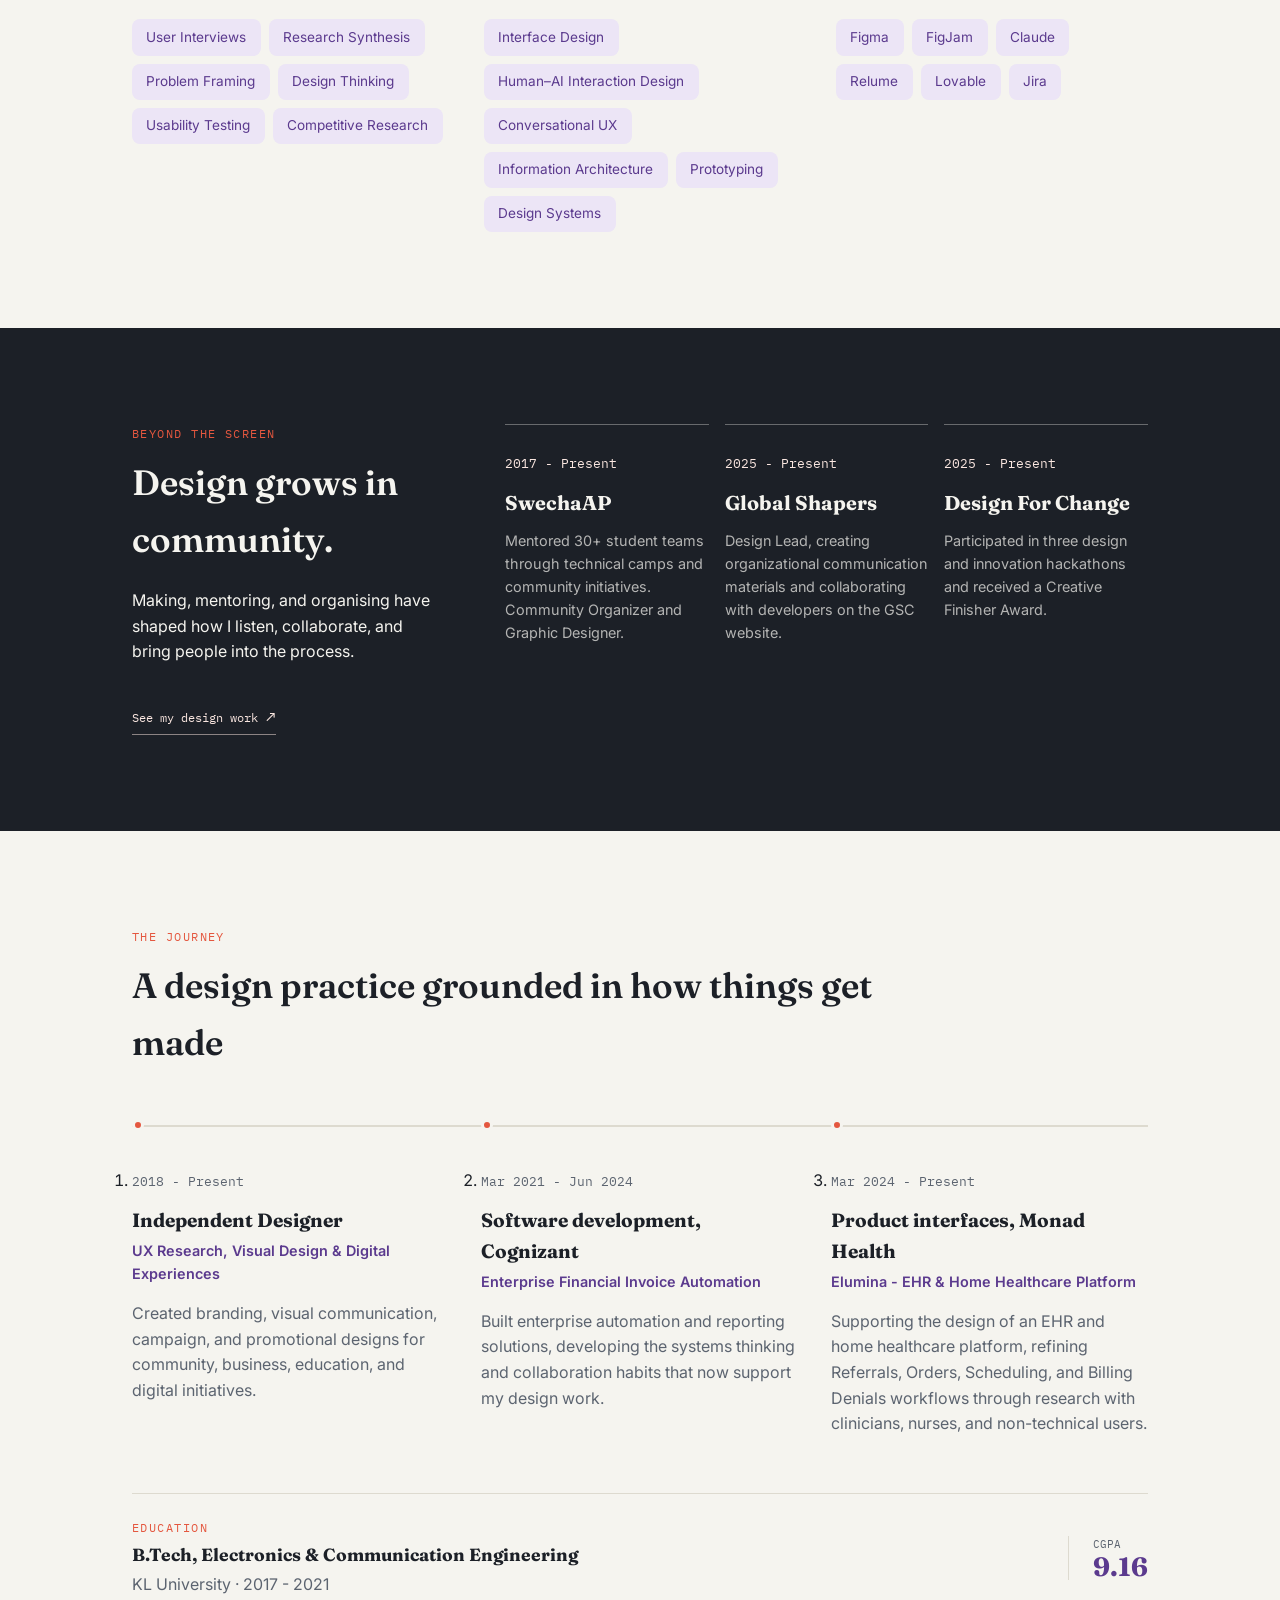
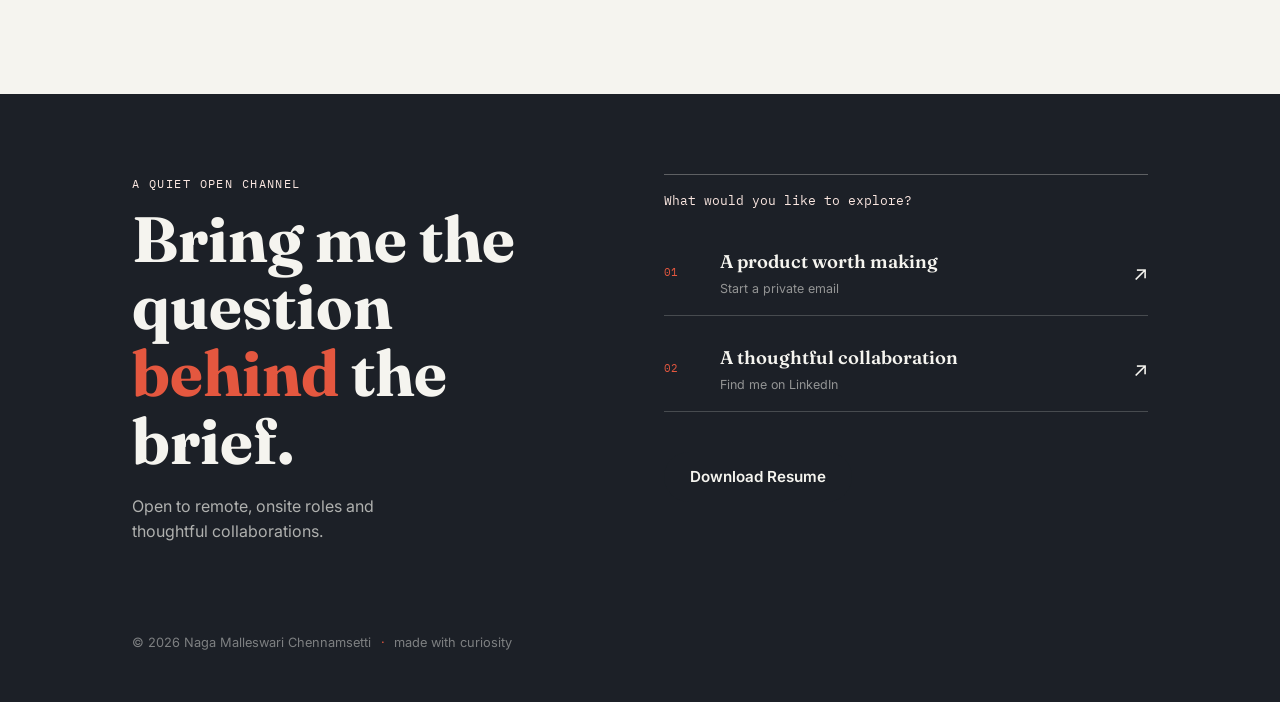
==== commit bdee3b9f: "fixed structure and size" ====
--- a/index.html
+++ b/index.html
@@ -8,6 +8,7 @@
 
 <!-- Fonts: Fraunces for headings (warm, characterful serif), Inter for body, IBM Plex Mono for labels/data -->
 <link rel="preconnect" href="https://fonts.googleapis.com">
+<link rel="preconnect" href="https://fonts.gstatic.com" crossorigin>
 <link href="https://fonts.googleapis.com/css2?family=Fraunces:opsz,wght@9..144,400;9..144,600;9..144,700&family=Inter:wght@400;500;600&family=IBM+Plex+Mono:wght@500&display=swap" rel="stylesheet">
 
 <link rel="stylesheet" href="styles/style.css">
@@ -33,7 +34,10 @@
   <!-- ============ HERO ============ -->
   <section class="hero">
     <div class="hero__portrait-wrap">
-      <img class="hero__portrait" src="assets/images/profile/myphoto.jpg" alt="Naga Malleswari smiling at a community event">
+      <picture>
+        <source srcset="assets/images/profile/myphoto.webp" type="image/webp">
+        <img class="hero__portrait" src="assets/images/profile/myphoto.jpg" alt="Naga Malleswari smiling at a community event" fetchpriority="high">
+      </picture>
       <span class="hero__portrait-note">curious by nature</span>
       <div class="butterfly-flight" aria-hidden="true">
         <svg class="mini-butterfly" viewBox="0 0 64 58" role="presentation">
@@ -80,7 +84,10 @@
 
       <article class="project">
         <div class="project__visual project__visual--paynora">
-          <img class="project__image" src="assets/images/paynora/paynora.png" alt="PayNora payments app interface displayed on a smartphone" loading="lazy" decoding="async">
+          <picture>
+            <source srcset="assets/images/paynora/paynora.webp" type="image/webp">
+            <img class="project__image" src="assets/images/paynora/paynora.png" alt="PayNora payments app interface displayed on a smartphone" loading="lazy" decoding="async" fetchpriority="low">
+          </picture>
         </div>
         <div class="project__body">
           <p class="mono">Fintech · UX Research + Product Design</p>
@@ -102,7 +109,10 @@
 
       <article class="project project--reverse">
         <div class="project__visual project__visual--headroom">
-          <img class="project__image" src="assets/images/headroom/headroom.png" alt="Headroom study companion app interface displayed on smartphones" loading="lazy" decoding="async">
+          <picture>
+            <source srcset="assets/images/headroom/headroom.webp" type="image/webp">
+            <img class="project__image" src="assets/images/headroom/headroom.png" alt="Headroom study companion app interface displayed on smartphones" loading="lazy" decoding="async" fetchpriority="low">
+          </picture>
         </div>
         <div class="project__body">
           <p class="mono">EdTech · UX Research + Visual Design</p>
@@ -141,11 +151,17 @@
       </div>
       <div class="about__visual about__visual--collage" aria-label="A glimpse into Malli's design process">
         <figure class="about__tile about__tile--sketch">
-          <img src="assets/images/portfolio/paper_sketch.png" alt="Hand-drawn interface sketches on paper" loading="lazy" decoding="async">
+          <picture>
+            <source srcset="assets/images/portfolio/paper_sketch.webp" type="image/webp">
+            <img src="assets/images/portfolio/paper_sketch.png" alt="Hand-drawn interface sketches on paper" loading="lazy" decoding="async" fetchpriority="low">
+          </picture>
           <figcaption>start with a sketch</figcaption>
         </figure>
         <figure class="about__tile about__tile--laptop">
-          <img src="assets/images/portfolio/imagelaptop.png" alt="Design work being created on a laptop" loading="lazy" decoding="async">
+          <picture>
+            <source srcset="assets/images/portfolio/imagelaptop.webp" type="image/webp">
+            <img src="assets/images/portfolio/imagelaptop.png" alt="Design work being created on a laptop" loading="lazy" decoding="async" fetchpriority="low">
+          </picture>
           <figcaption>design, in context</figcaption>
         </figure>
         <figure class="about__tile about__tile--people">
@@ -180,23 +196,22 @@
         <h3>Understand</h3>
         <ul class="chips">
           <li>User Interviews</li><li>Research Synthesis</li><li>Problem Framing</li>
-          <li>Design Thinking</li><li>Usability Testing</li>
+          <li>Design Thinking</li><li>Usability Testing</li><li>Competitive Research</li>
         </ul>
       </div>
       <div class="skills__group">
         <h3>Shape</h3>
         <ul class="chips">
-          <li>Interaction Design</li><li>Human–AI Interaction Design</li>
-          <li>Conversational UX</li><li>Information Architecture</li><li>User Flows</li>
-          <li>Wireframing</li><li>Prototyping</li><li>Design Systems</li>
-          <li>Accessibility</li><li>Visual Design</li>
+          <li>Interface Design</li><li>Human–AI Interaction Design</li>
+          <li>Conversational UX</li><li>Information Architecture</li>
+          <li>Prototyping</li><li>Design Systems</li>
         </ul>
       </div>
       <div class="skills__group">
         <h3>Make</h3>
         <ul class="chips">
-          <li>Figma</li><li>Miro</li><li>Inkscape</li><li>Canva</li>
-          <li>Excalidraw</li><li>Jira</li>
+          <li>Figma</li><li>FigJam</li><li>Claude</li>
+          <li>Relume</li><li>Lovable</li><li>Jira</li>
         </ul>
       </div>
     </div>
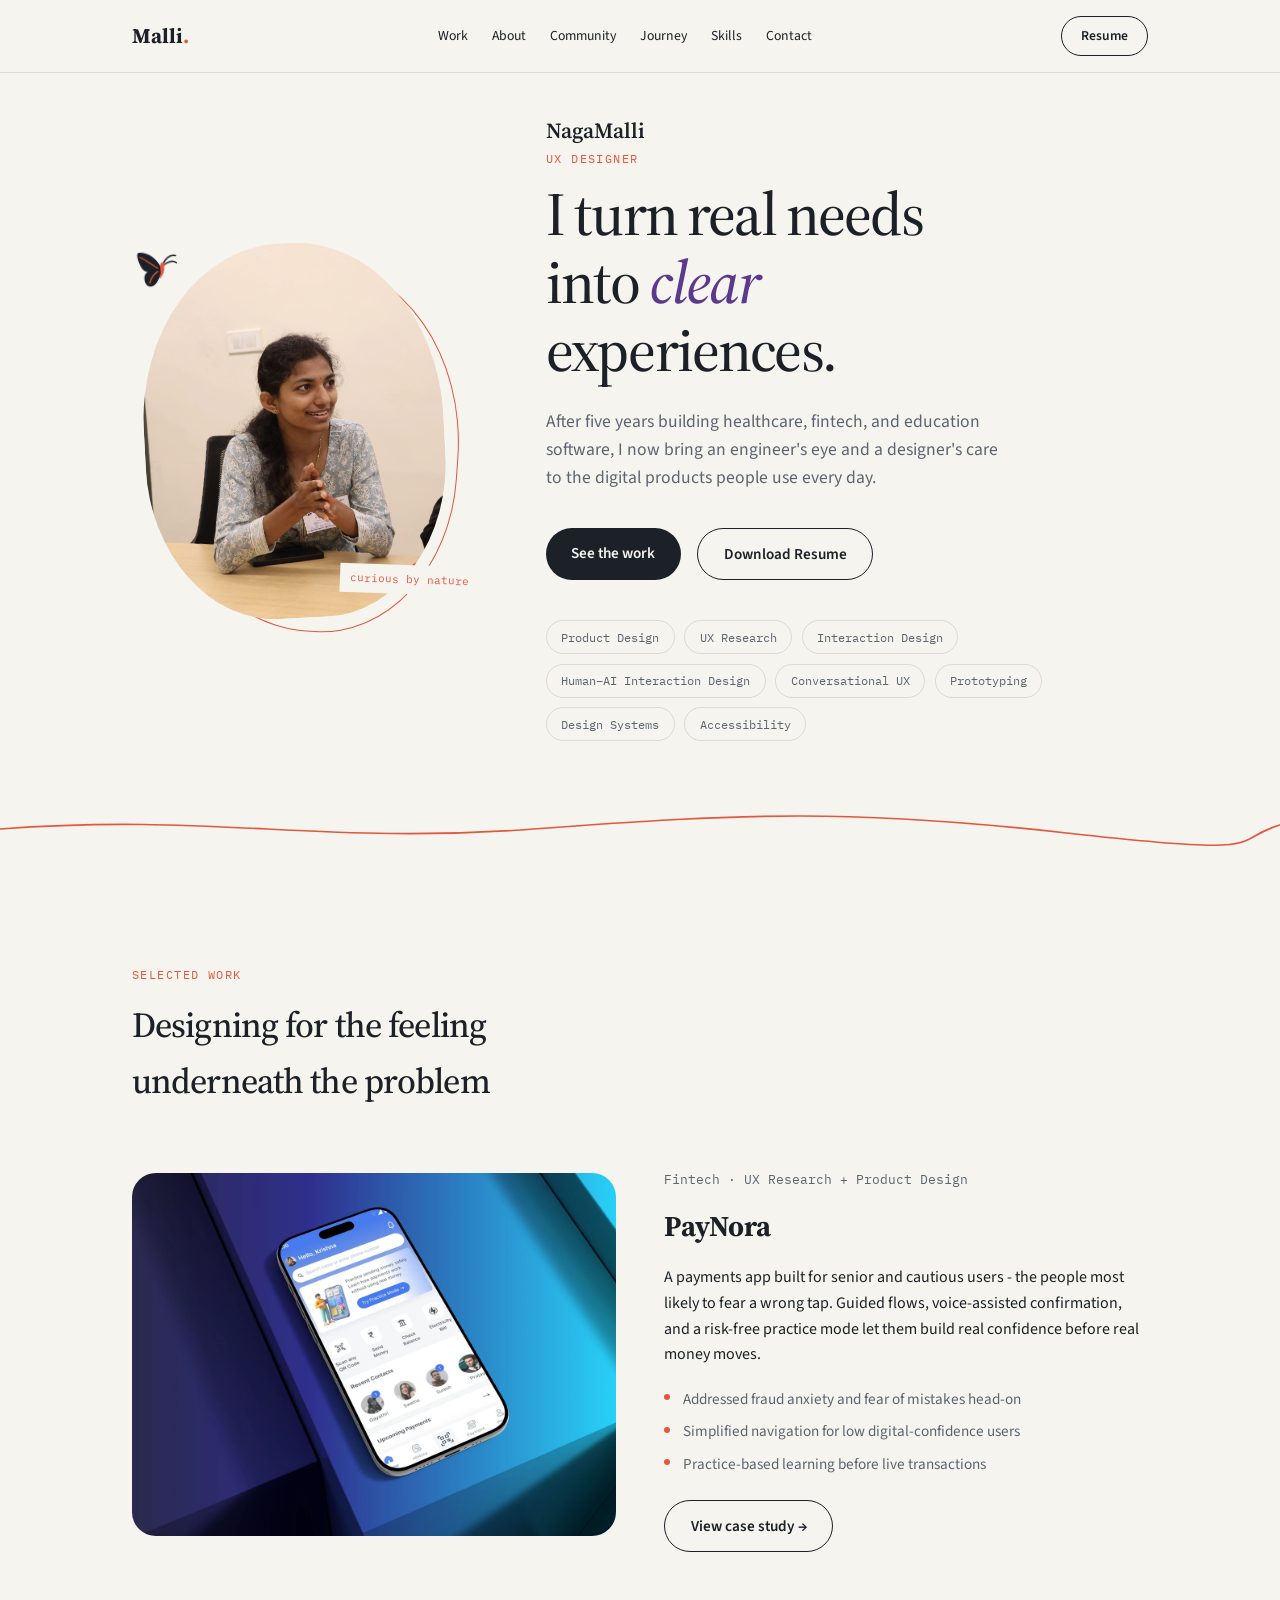
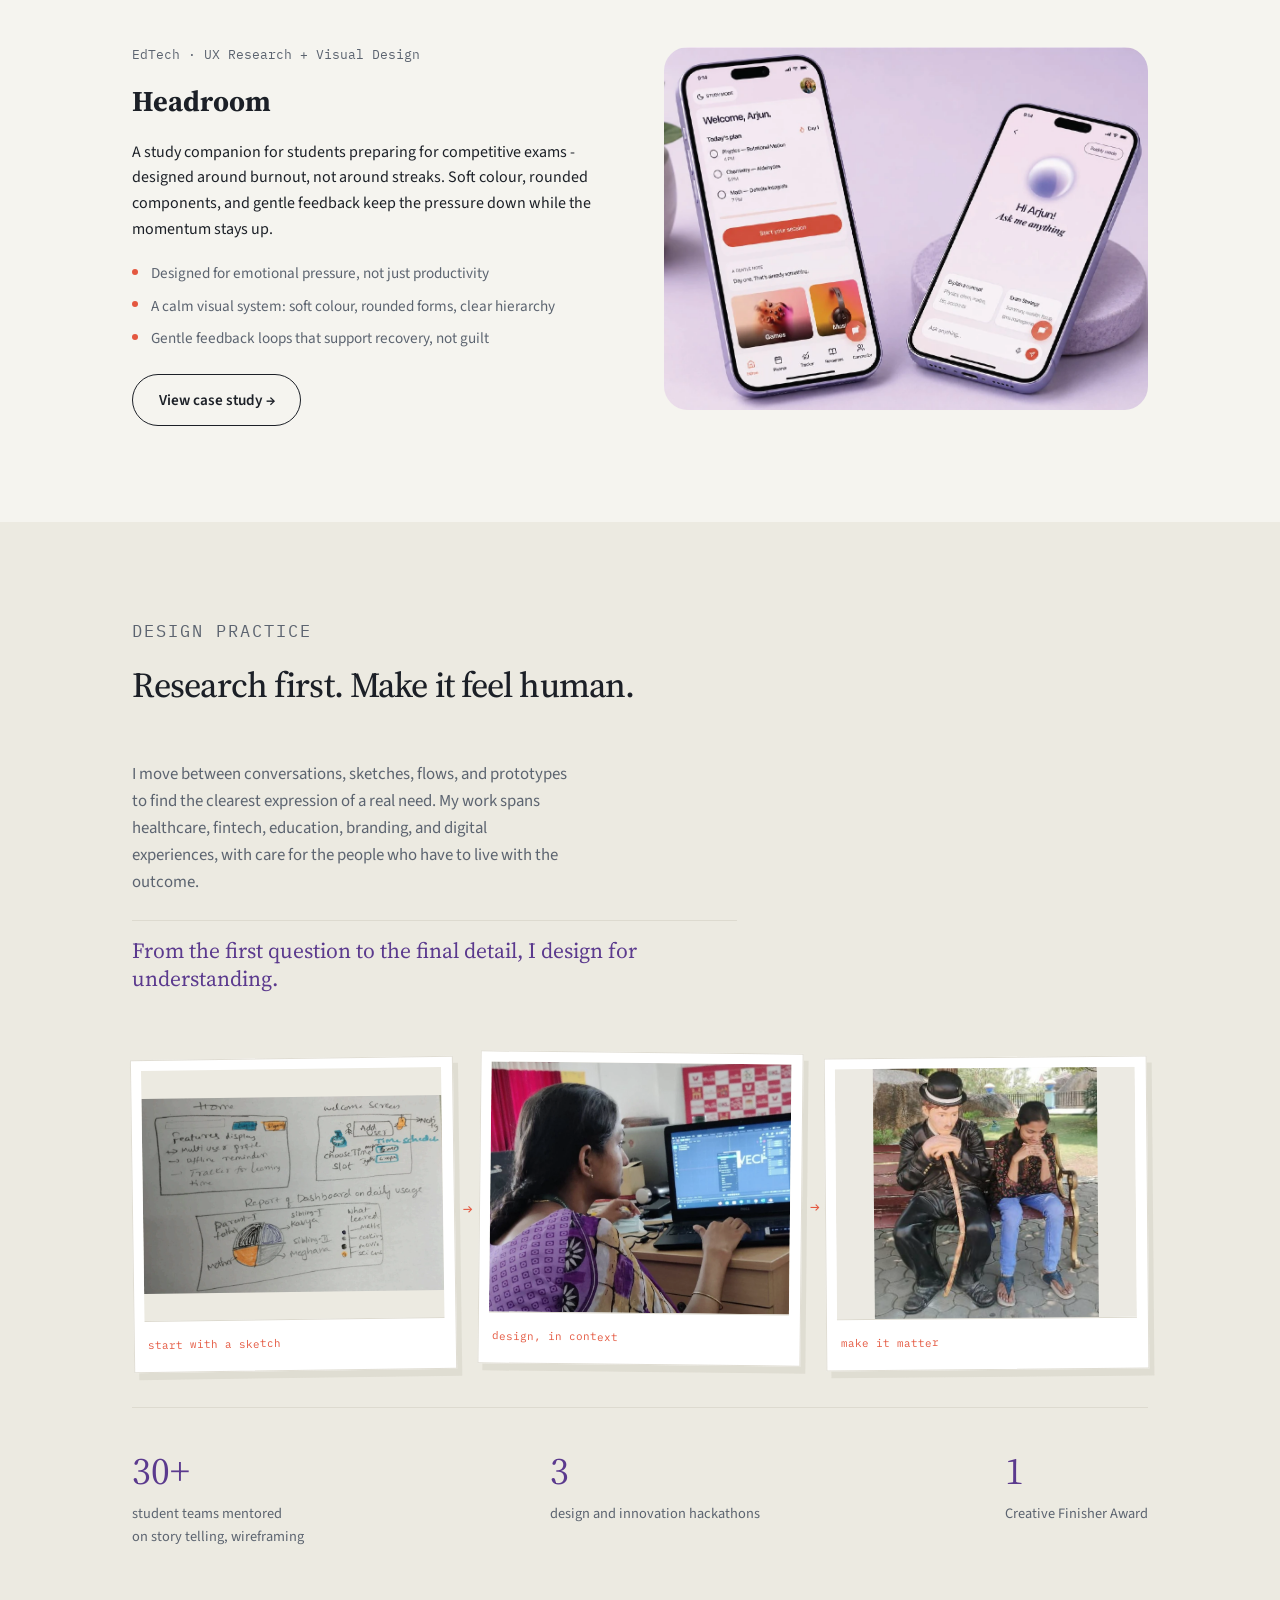
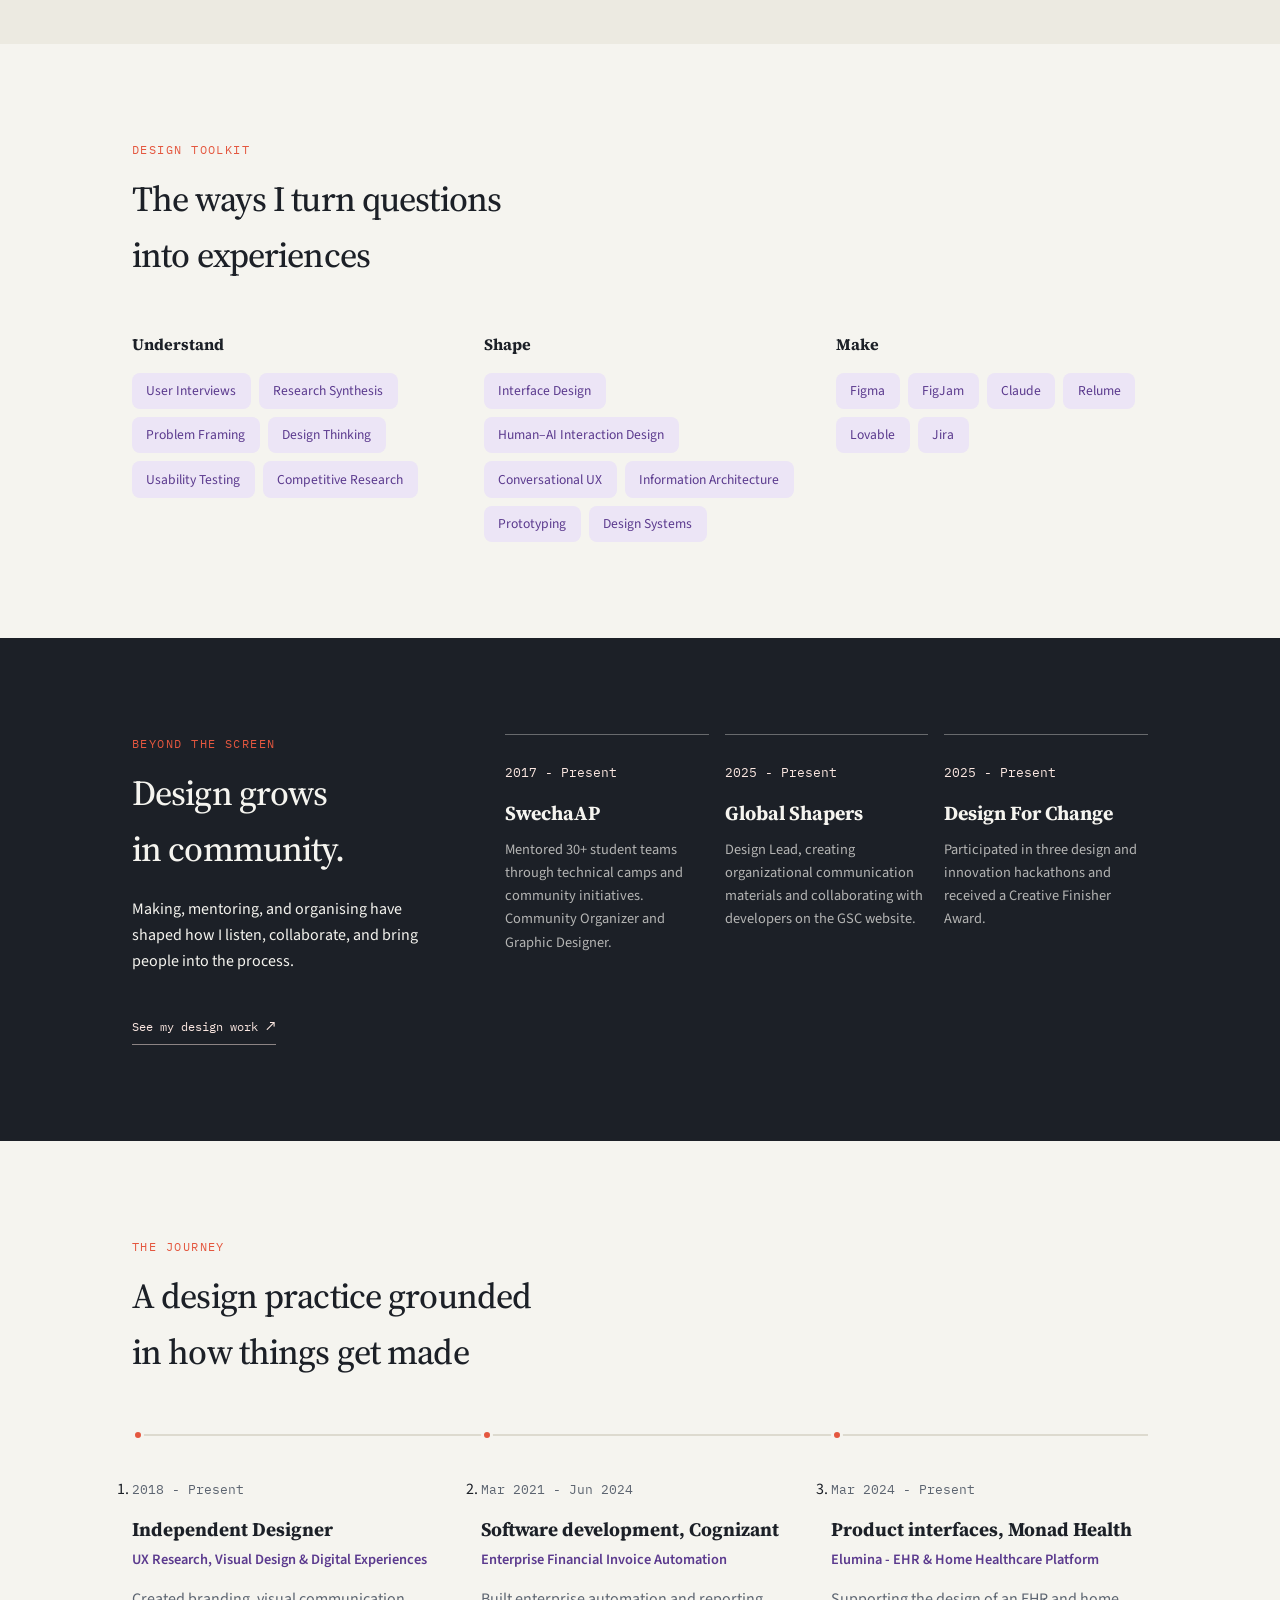
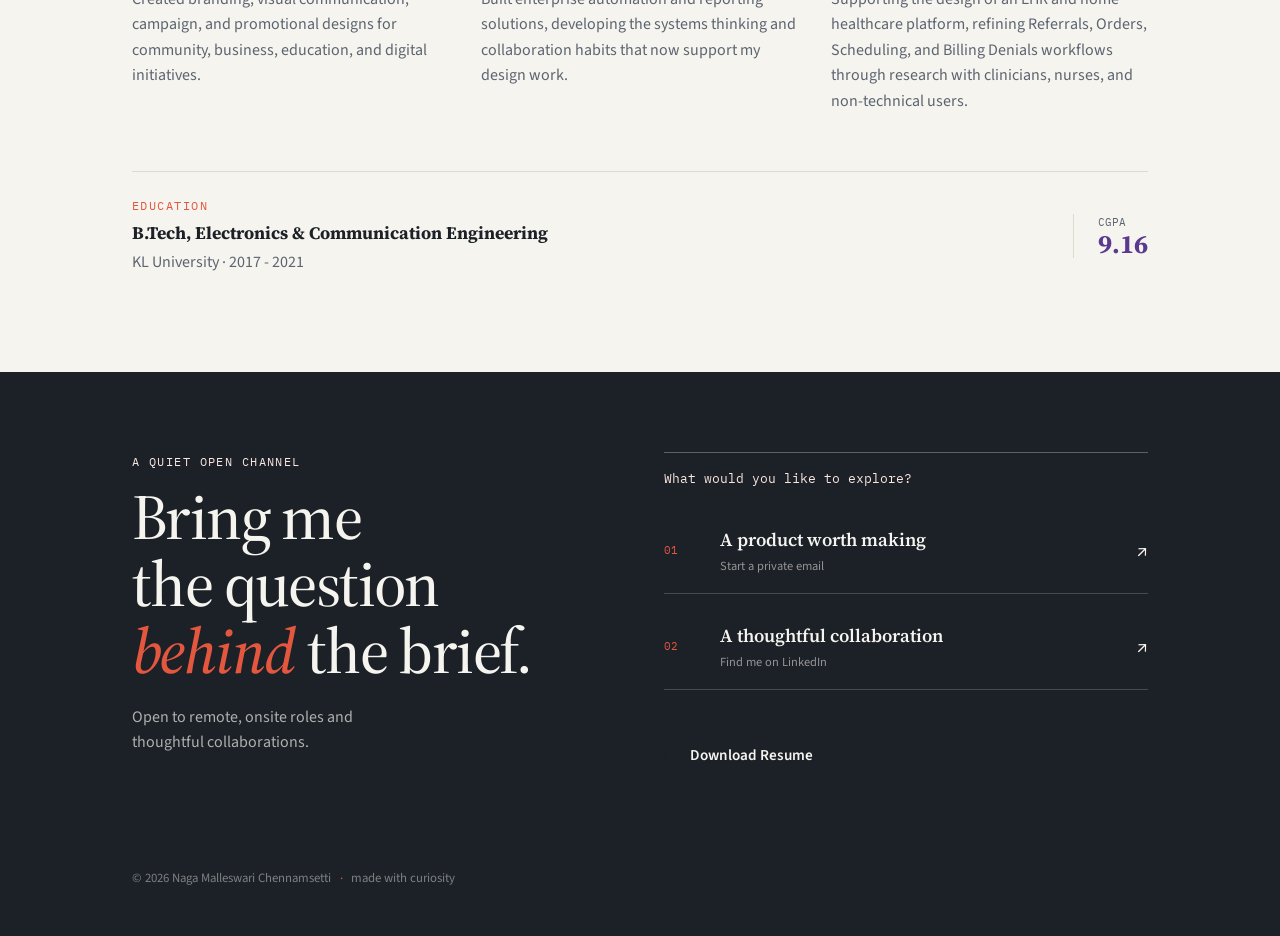
==== commit 5858f944: "Update typography" ====
--- a/index.html
+++ b/index.html
@@ -6,10 +6,10 @@
 <title>Malli - UX Designer</title>
 <meta name="description" content="Portfolio of Naga Malli (Malli) Chennamsetti, UX Designer transitioning from software engineering.">
 
-<!-- Fonts: Fraunces for headings (warm, characterful serif), Inter for body, IBM Plex Mono for labels/data -->
+<!-- Fonts: Source Serif 4 for editorial headings, Source Sans 3 for readable text, IBM Plex Mono for labels -->
 <link rel="preconnect" href="https://fonts.googleapis.com">
 <link rel="preconnect" href="https://fonts.gstatic.com" crossorigin>
-<link href="https://fonts.googleapis.com/css2?family=Fraunces:opsz,wght@9..144,400;9..144,600;9..144,700&family=Inter:wght@400;500;600&family=IBM+Plex+Mono:wght@500&display=swap" rel="stylesheet">
+<link href="https://fonts.googleapis.com/css2?family=IBM+Plex+Mono:wght@500&family=Source+Sans+3:wght@400;500;600;700&family=Source+Serif+4:ital,opsz,wght@0,8..60,400..700;1,8..60,400..700&display=swap" rel="stylesheet">
 
 <link rel="stylesheet" href="styles/style.css">
 </head>
--- a/styles/style.css
+++ b/styles/style.css
@@ -13,8 +13,8 @@
   --line:      #DDDACF;   /* hairline borders */
   --white:     #FFFFFF;
 
-  --font-display: 'Fraunces', Georgia, serif;
-  --font-body:    'Inter', -apple-system, sans-serif;
+  --font-display: 'Source Serif 4', Georgia, serif;
+  --font-body:    'Source Sans 3', -apple-system, sans-serif;
   --font-mono:    'IBM Plex Mono', ui-monospace, monospace;
 
   --max: 1080px;
@@ -74,7 +74,12 @@
 
 a { color: inherit; text-decoration: none; }
 ul { list-style: none; margin: 0; padding: 0; }
-h1, h2, h3 { font-family: var(--font-display); margin: 0; }
+h1, h2, h3 {
+  font-family: var(--font-display);
+  font-optical-sizing: auto;
+  margin: 0;
+  text-wrap: balance;
+}
 
 .eyebrow {
   font-family: var(--font-mono);
@@ -89,7 +94,8 @@
 .section { max-width: var(--max); margin: 0 auto; padding: 6rem 2rem; }
 .section__title {
   font-size: clamp(1.6rem, 3vw, 2.2rem);
-  font-weight: 600;
+  font-weight: 500;
+  letter-spacing: -0.025em;
   max-width: 32ch;
   margin-bottom: 3rem;
 }
@@ -163,11 +169,12 @@
 .hero__name { margin: 0 0 0.45rem; color: var(--ink); font-family: var(--font-display); font-size: 1.35rem; font-weight: 600; line-height: 1; }
 .hero__title {
   font-size: clamp(2.2rem, 6vw, 3.8rem);
-  font-weight: 600;
+  font-weight: 500;
+  letter-spacing: -0.03em;
   line-height: 1.12;
   max-width: 16ch;
 }
-.hero__title em { color: var(--violet); font-style: normal; }
+.hero__title em { color: var(--violet); font-style: italic; }
 .hero__sub {
   max-width: 52ch;
   font-size: 1.1rem;
@@ -298,26 +305,48 @@
    ABOUT
    ========================================================== */
 .section--about { background: var(--bg-alt); border-radius: 0; max-width: none; padding-left: max(2rem, calc((100% - var(--max)) / 2 + 2rem)); padding-right: max(2rem, calc((100% - var(--max)) / 2 + 2rem)); }
-.about { display: grid; grid-template-columns: 1.05fr 0.95fr; gap: 3rem 5rem; align-items: start; max-width: var(--max); margin: 0 auto; }
+.about { display: grid; grid-template-columns: minmax(0, 1fr); gap: 2.5rem; align-items: start; max-width: var(--max); margin: 0 auto; }
+.about__text { max-width: 760px; }
 .about__text p { color: var(--muted); font-size: 1.05rem; max-width: 55ch; }
-.about__aside { color: var(--violet) !important; font-family: var(--font-display); font-size: 1.35rem !important; line-height: 1.3; margin-top: 2rem; }
+.about__aside { max-width: 38ch; margin-top: 1.5rem; padding-top: 1rem; border-top: 1px solid var(--line); color: var(--violet) !important; font-family: var(--font-display); font-size: 1.35rem !important; line-height: 1.3; }
 .about__visual { position: relative; }
-.about__visual--collage { min-height: 350px; }
-.about__tile { position: absolute; margin: 0; background: var(--white); padding: 0.45rem; box-shadow: 8px 10px 0 var(--line); }
-.about__tile img { display: block; width: 100%; height: 100%; object-fit: cover; filter: saturate(0.78); }
-.about__tile figcaption { padding: 0.45rem 0.15rem 0.1rem; color: var(--coral); font-family: var(--font-mono); font-size: 0.68rem; }
-.about__tile--sketch { top: 0; left: 0; width: 68%; height: 285px; transform: rotate(-2deg); z-index: 1; }
-.about__tile--laptop { top: 0; right: 0; width: 48%; height: 132px; transform: rotate(2deg); z-index: 2; }
-.about__tile--people { right: 0; bottom: 0; width: 52%; height: 170px; transform: rotate(3deg); z-index: 2; }
+.about__visual--collage { display: grid; grid-template-columns: repeat(3, minmax(0, 1fr)); align-items: start; gap: 1.5rem; min-height: 0; overflow: visible; }
+.about__tile { position: relative; display: flex; flex-direction: column; min-width: 0; margin: 0; padding: 0.65rem; border: 1px solid rgba(221, 218, 207, 0.9); background: var(--white); box-shadow: 5px 7px 0 rgba(221, 218, 207, 0.8); }
+.about__tile--sketch,
+.about__tile--laptop,
+.about__tile--people { inset: auto; width: auto; height: auto; }
+.about__tile--sketch { transform: rotate(-0.8deg) translateY(3px); }
+.about__tile--laptop { transform: rotate(0.6deg) translateY(-3px); }
+.about__tile--people { transform: rotate(-0.5deg) translateY(2px); }
+.about__tile picture,
+.about__tile > img { display: block; width: 100%; aspect-ratio: 1.2 / 1; overflow: hidden; background: var(--bg-alt); }
+.about__tile img { display: block; width: 100%; height: 100%; object-fit: contain; filter: saturate(0.82); }
+.about__tile--laptop img { object-fit: cover; }
+.about__tile figcaption { display: flex; align-items: center; min-height: 2.5rem; padding: 0.55rem 0.2rem 0.1rem; border-top: 1px solid var(--line); color: var(--coral); font-family: var(--font-mono); font-size: 0.68rem; line-height: 1.3; }
+.about__tile--sketch::after,
+.about__tile--laptop::after { content: "→"; position: absolute; z-index: 1; top: 46%; right: -1.35rem; padding: 0 0.15rem; background: var(--bg-alt); color: var(--coral); font-family: var(--font-mono); font-size: 1rem; line-height: 1.2; }
+@media (hover: hover) and (prefers-reduced-motion: no-preference) {
+  .about__tile { transition: transform 0.22s ease; }
+  .about__tile--sketch:hover { transform: rotate(-0.8deg) translateY(-5px); }
+  .about__tile--laptop:hover { transform: rotate(0.6deg) translateY(-5px); }
+  .about__tile--people:hover { transform: rotate(-0.5deg) translateY(-5px); }
+}
 .about__facts { grid-column: 1 / -1; display: flex; flex-direction: row; justify-content: space-between; gap: 1.5rem; border-top: 1px solid var(--line); padding-top: 2rem; }
 .fact__num { font-family: var(--font-display); font-size: 2.4rem; color: var(--violet); margin: 0; }
 .fact__label { margin: 0; color: var(--muted); font-size: 0.9rem; }
 
 @media (max-width: 800px) {
   .about { grid-template-columns: 1fr; }
-  .about__visual { max-width: 480px; }
-  .about__visual--collage { min-height: 320px; }
+  .about__visual { max-width: none; }
   .about__facts { grid-column: auto; }
+}
+
+@media (max-width: 640px) {
+  .about__visual--collage { grid-template-columns: 1fr; gap: 1.75rem; }
+  .about__tile picture,
+  .about__tile > img { aspect-ratio: 1.45 / 1; }
+  .about__tile--sketch::after,
+  .about__tile--laptop::after { top: auto; right: auto; bottom: -1.45rem; left: 50%; transform: translateX(-50%); content: "↓"; }
 }
 
 /* ==========================================================
@@ -420,8 +449,8 @@
 }
 .footer__heading { align-self: start; }
 .footer .eyebrow { color: var(--coral-soft); }
-.footer__title { font-size: clamp(2.2rem, 5vw, 4.2rem); line-height: 1.05; margin-bottom: 1.25rem; }
-.footer__title em { color: var(--coral); font-style: normal; }
+.footer__title { font-size: clamp(2.2rem, 5vw, 4.2rem); font-weight: 500; letter-spacing: -0.025em; line-height: 1.05; margin-bottom: 1.25rem; }
+.footer__title em { color: var(--coral); font-style: italic; }
 .footer__sub { color: rgba(245,244,239,0.68); max-width: 28ch; margin: 0; }
 .footer__conversation { border-top: 1px solid rgba(245,244,239,0.3); padding-top: 1rem; }
 .footer__conversation > .mono { color: var(--coral-soft); margin: 0 0 1.25rem; }
